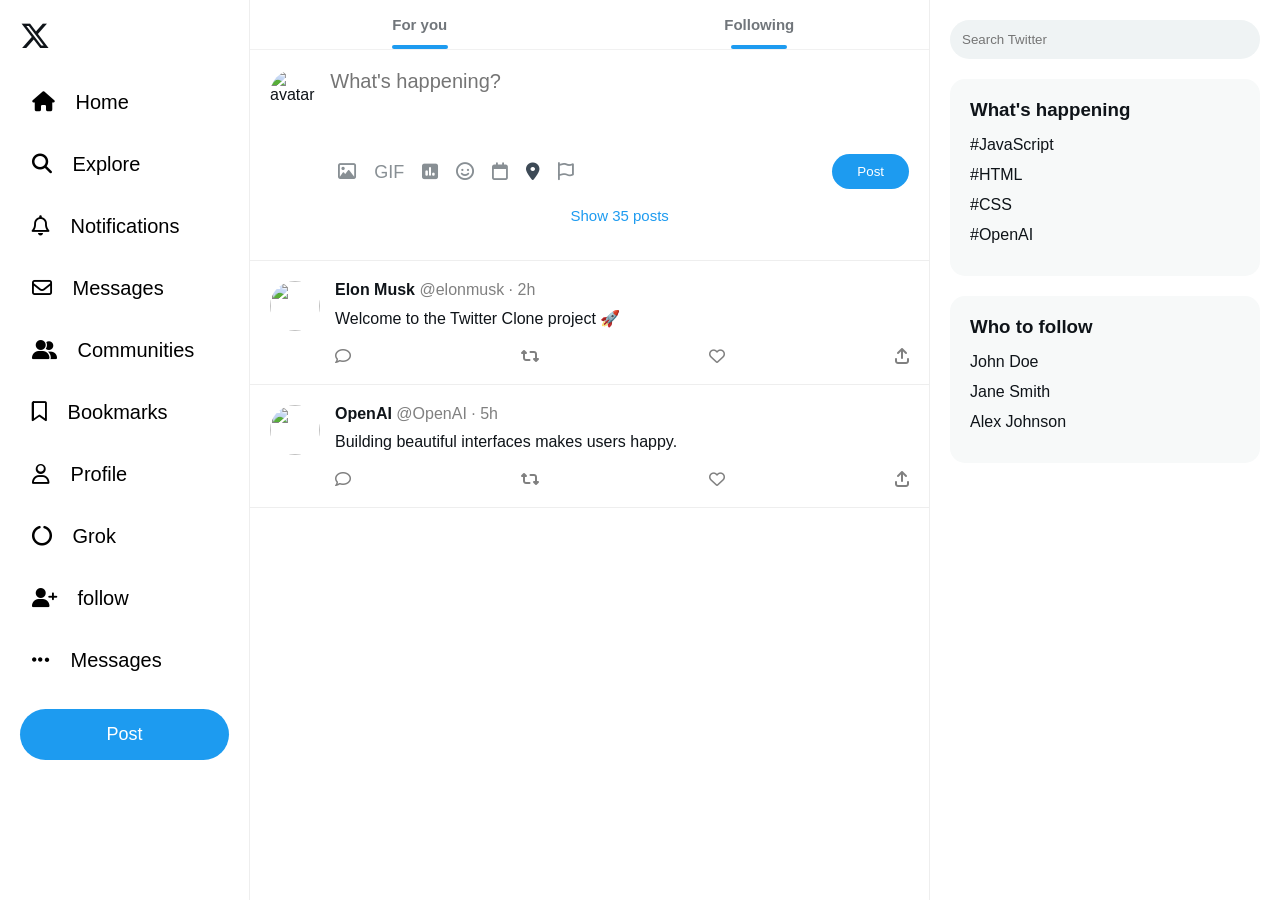
==== index.html @ 0927f716 "portfolio submission" ====
<!DOCTYPE html>
<html lang="en">
<head>
    <meta charset="UTF-8">
    <meta name="viewport" content="width=device-width, initial-scale=1.0">
    <title>Twitter Clone</title>

    <!-- Font Awesome -->
    <link rel="stylesheet" href="https://cdnjs.cloudflare.com/ajax/libs/font-awesome/6.5.2/css/all.min.css">

    <!-- CSS -->
    <link rel="stylesheet" href="style.css">
</head>
<body>

<div class="container">

    <!-- LEFT SIDEBAR -->
    <aside class="sidebar">

        <h2 class="logo">
            <i class="fa-brands fa-x-twitter"></i>
        </h2>

        <nav>

            <a href="#" class="active">
                <i class="fa-solid fa-house"></i>
                Home
            </a>

            <a href="#">
                <i class="fa-solid fa-magnifying-glass"></i>
                Explore
            </a>

            <a href="#">
                <i class="fa-regular fa-bell"></i>
                Notifications
            </a>

            <a href="#">
                <i class="fa-regular fa-envelope"></i>
                Messages
            </a>

            <a href="#">
                <i class="fa-solid fa-user-group"></i>
                Communities
            </a>

            <a href="#">
                <i class="fa-regular fa-bookmark"></i>
                Bookmarks
            </a>

            <a href="#">
                <i class="fa-regular fa-user"></i>
                Profile
            </a>

            <a href="#">
                <i class="fa-solid fa-circle-notch"></i>
                Grok
            </a>

            <a href="#">
                <i class="fa-solid fa-user-plus"></i>
                follow
            </a>

            <a href="#">
                <i class="fa-solid fa-ellipsis"></i>
                Messages
            </a>

        </nav>

        <button class="tweet-btn">Post</button>

    </aside>

    <!-- MAIN FEED -->

    <main class="feed">

       
        <!-- Tab Buttons -->
    <div class="tabs">
      <label for="for-you" class="tab-label">
        For you
        <span class="tab-underline"></span>
      </label>
      <label for="following" class="tab-label">
        Following
        <span class="tab-underline"></span>
      </label>
    </div>

                <!-- Tweet Box -->

        <section class="tweet-box">

            <img src="https://lh3.google.com/u/0/ogw/AF2bZygCMEAUpQeJ2R9kBTpxWB_wV14EXdSCKdIpExOJA0q4ag=s64-c-mo" alt="avatar">

            <div class="tweet-input">

                <textarea placeholder="What's happening?"></textarea>

                <!-- extra icons ---------------------------->
                <!-- ------------------------------------ -->
                           <button>Post</button>
                 
                 <div class="composer-actions">
        <div class="composer-icons">
        <button title="Media"><i class="fa-regular fa-image"></i></button>
        <button title="GIF"><i class="fa-solid fa-gif"></i>GIF</button> <!-- Use text if FA doesn't have it -->
        <button title="Poll"><i class="fa-solid fa-square-poll-vertical"></i></button>
        <button title="Emoji"><i class="fa-regular fa-face-smile"></i></button>
        <button title="Schedule"><i class="fa-regular fa-calendar"></i></button>
        <button title="Location" disabled><i class="fa-solid fa-location-dot"></i></button>
        <button title="Flag"><i class="fa-regular fa-flag"></i></button>
      </div>
    </div>
    
       <!-- Show new posts bar -->
<div class="show-posts-bar">
  Show 35 posts
</div>
</div>



        </section>

        <!-- Tweets -->

        <section class="tweets">

            <article class="tweet">

                <img src="https://i.pravatar.cc/51">

                <div class="tweet-content">

                    <h4>
                        Elon Musk
                        <span>@elonmusk · 2h</span>
                    </h4>

                    <p>Welcome to the Twitter Clone project 🚀</p>

                    <div class="tweet-actions">

                        <i class="fa-regular fa-comment"></i>

                        <i class="fa-solid fa-retweet"></i>

                        <i class="fa-regular fa-heart"></i>

                        <i class="fa-solid fa-arrow-up-from-bracket"></i>

                    </div>

                </div>

            </article>

            <article class="tweet">

                <img src="https://i.pravatar.cc/52">

                <div class="tweet-content">

                    <h4>
                        OpenAI
                        <span>@OpenAI · 5h</span>
                    </h4>

                    <p>Building beautiful interfaces makes users happy.</p>

                    <div class="tweet-actions">

                        <i class="fa-regular fa-comment"></i>

                        <i class="fa-solid fa-retweet"></i>

                        <i class="fa-regular fa-heart"></i>

                        <i class="fa-solid fa-arrow-up-from-bracket"></i>

                    </div>

                </div>

            </article>

        </section>

    </main>

    <!-- RIGHT SIDEBAR -->

    <aside class="right-sidebar">

        <input
            type="text"
            placeholder="Search Twitter">

        <div class="trending">

            <h3>What's happening</h3>

            <p>#JavaScript</p>
            <p>#HTML</p>
            <p>#CSS</p>
            <p>#OpenAI</p>

        </div>

        <div class="follow">

            <h3>Who to follow</h3>

            <p>John Doe</p>
            <p>Jane Smith</p>
            <p>Alex Johnson</p>

        </div>

    </aside>

</div>

</body>
</html>
---- style.css ----
*{
    margin:0;
    padding:0;
    box-sizing:border-box;
    font-family:Arial, Helvetica, sans-serif;
}

body{
    background:#fff;
    color:#0f1419;
}

.container{
    max-width:1400px;
    margin:auto;
    display:grid;
    grid-template-columns:250px 1fr 350px;
    min-height:100vh;
}

/* SIDEBAR */

.sidebar{
    border-right:1px solid #eee;
    padding:20px;
    position:sticky;
    top:0;
    height:100vh;
    overflow-y: scroll;
}

.logo{
    font-size:30px;
    margin-bottom:25px;
}

.sidebar nav{
    display:flex;
    flex-direction:column;
    gap:15px;
}

.sidebar nav a{
    text-decoration:none;
    color:#000;
    font-size:20px;
    padding:12px;
    border-radius:30px;
    transition:.3s;
}

.sidebar nav a:hover{
    background:#f1f1f1;
}

.sidebar i{
    margin-right:15px;
}

.tweet-btn{
    width:100%;
    padding:15px;
    margin-top:25px;
    border:none;
    border-radius:30px;
    background:#1d9bf0;
    color:white;
    font-size:18px;
    cursor:pointer;
}

/* MAIN FEED */

.feed{
    border-right:1px solid #eee;
}

.feed-header{
    padding:18px;
    border-bottom:1px solid #eee;
    position:sticky;
    top:0;
    background:white;
}

.tweet-box{
    display:flex;
    gap:15px;
    padding:20px;
    border-bottom:1px solid #eee;
}

.tweet-box img{
    width:50px;
    height:50px;
    border-radius:50%;
}

.tweet-input{
    width:100%;
}

textarea{
    width:100%;
    border:none;
    resize:none;
    height:80px;
    font-size:20px;
    outline:none;
}

.tweet-input button{
    float:right;
    padding:10px 25px;
    border:none;
    background:#1d9bf0;
    color:white;
    border-radius:25px;
    cursor:pointer;
}

/* TWEETS */

.tweet{
    display:flex;
    gap:15px;
    padding:20px;
    border-bottom:1px solid #eee;
}

.tweet img{
    width:50px;
    height:50px;
    border-radius:50%;
}

.tweet-content{
    flex:1;
}

.tweet-content h4{
    margin-bottom:10px;
}

.tweet-content span{
    color:gray;
    font-weight:normal;
}

.tweet-actions{
    display:flex;
    justify-content:space-between;
    margin-top:20px;
    color:gray;
}

.tweet-actions i{
    cursor:pointer;
}

.tweet-actions i:hover{
    color:#1d9bf0;
}

/* RIGHT SIDEBAR */

.right-sidebar{
    padding:20px;
}

.right-sidebar input{
    width:100%;
    padding:12px;
    border:none;
    background:#eff3f4;
    border-radius:25px;
    margin-bottom:20px;
}

.trending,
.follow{
    background:#f7f9f9;
    border-radius:15px;
    padding:20px;
    margin-bottom:20px;
}

.trending h3,
.follow h3{
    margin-bottom:15px;
}

.trending p,
.follow p{
    margin:12px 0;
    cursor:pointer;
}

.trending p:hover,
.follow p:hover{
    color:#1d9bf0;
}

/* RESPONSIVE */

@media(max-width:1000px){

.container{
    grid-template-columns:80px 1fr;
}

.right-sidebar{
    display:none;
}

.sidebar a{
    font-size:0;
}

.sidebar i{
    font-size:24px;
    margin:0;
}

.logo{
    text-align:center;
}

}

@media(max-width:700px){

.container{
    grid-template-columns:1fr;
}

.sidebar{
    display:none;
}

.feed{
    border:none;
}

}


/* ------------------------------------------------------- */
/* ------------------------------------------------------- */


/* Hide the radio buttons */
.tab-input { 
  display: none; 
}

/* Tab container - sticky like real X */
.tabs {
  display: flex;
  border-bottom: 0.25px solid #f1f1f1;
  position: sticky;
  top: 0;
  background: white;
  backdrop-filter: blur(12px);
  z-index: 10;
}

/* Tab labels */
.tab-label {
  flex: 1;
  text-align: center;
  padding: 16px 0;
  font-weight: 700;
  font-size: 15px;
  color: #71767b;
  cursor: pointer;
  position: relative;
  transition: background-color 0.2s;
}

.tab-label:hover {
  background: #f1f1f1;

}

/* Active tab underline - hidden by default */
.tab-underline {
  position: absolute;
  bottom: 0;
  left: 50%;
  transform: translateX(-50%);
  width: 56px;
  height: 4px;
  background: #1d9bf0;
  border-radius: 9999px;
}

/* Show underline + white text when checked */
#for-you:checked ~ .tab-label[for="for-you"] { 
  color: #fff; 
}
#for-you:checked ~ .tab-label[for="for-you"] .tab-underline { 
  display: block; 
}

#following:checked ~ .tab-label[for="following"] { 
  color: #fff; 
}
#following:checked ~ .tab-label[for="following"] .tab-underline { 
  display: block; 
}

/* Tab content panels */
.tab-content { 
  display: none; 
  padding: 16px;
  color: #e7e9ea;
  line-height: 1.5;
}
#for-you:checked ~ #content-for-you { display: block; }
#following:checked ~ #content-following { display: block; }

/* extra icons---------------------------------------------------------- */
/* ---------------------------------------------------------------------- */
/* Composer */
.composer {
  display: flex;
  gap: 12px;
  padding: 12px 16px;
  border-bottom: 1px solid var(--border-color);
}

.avatar {
  width: 40px;
  height: 40px;
  border-radius: 50%;
  background: #2f5a2f; /* That green S from your pic */
  display: flex;
  align-items: center;
  justify-content: center;
  font-weight: 700;
  color: #fff;
}
.composer-body { flex: 1; }
.composer-body textarea {
  width: 100%;
  background: transparent;
  border: none;
  outline: none;
  font-size: 20px;
  color: var(--text-color);
  font-family: inherit;
  resize: none;
  margin-bottom: 12px;
}
.composer-body textarea::placeholder { color: #71767b; }

.composer-actions {
  display: flex;
  justify-content: space-between;
  align-items: center;
}

.composer-icons { display: flex; gap: 2px; }
.composer-icons button {
  background: transparent;
  border: none;
  color: #888f94; /* X blue */
  font-size: 18px;
  padding: 8px;
  border-radius: 50%;
  cursor: pointer;
}
.composer-icons button:hover { background: rgba(87, 88, 89, 0.1); }
.composer-icons button[disabled] { color: #3d4a56; cursor: not-allowed; }

.post-btn {
  background: #1d9bf0;
  color: #fff;
  border: none;
  border-radius: 9999px;
  padding: 8px 16px;
  font-weight: 700;
  font-size: 15px;
  cursor: not-allowed;
  opacity: 0.5;
}

/* Show posts bar */
.show-posts-bar {
  text-align: center;
  padding: 16px;
  color: #1d9bf0;
  font-size: 15px;
  border-bottom: 1px solid var(--border-color);
  cursor: pointer;
  transition: background 0.2s;
}

.show-posts-bar:hover { background: var(--hover-bg);
 background: #e7e9ea; }

.gif-btn {
  font-weight: 700;
  font-size: 12px;
  border: 1.5px solid #1d9bf0;
  border-radius: 4px;
  padding: 2px 4px;
  color: #1d9bf0;
}
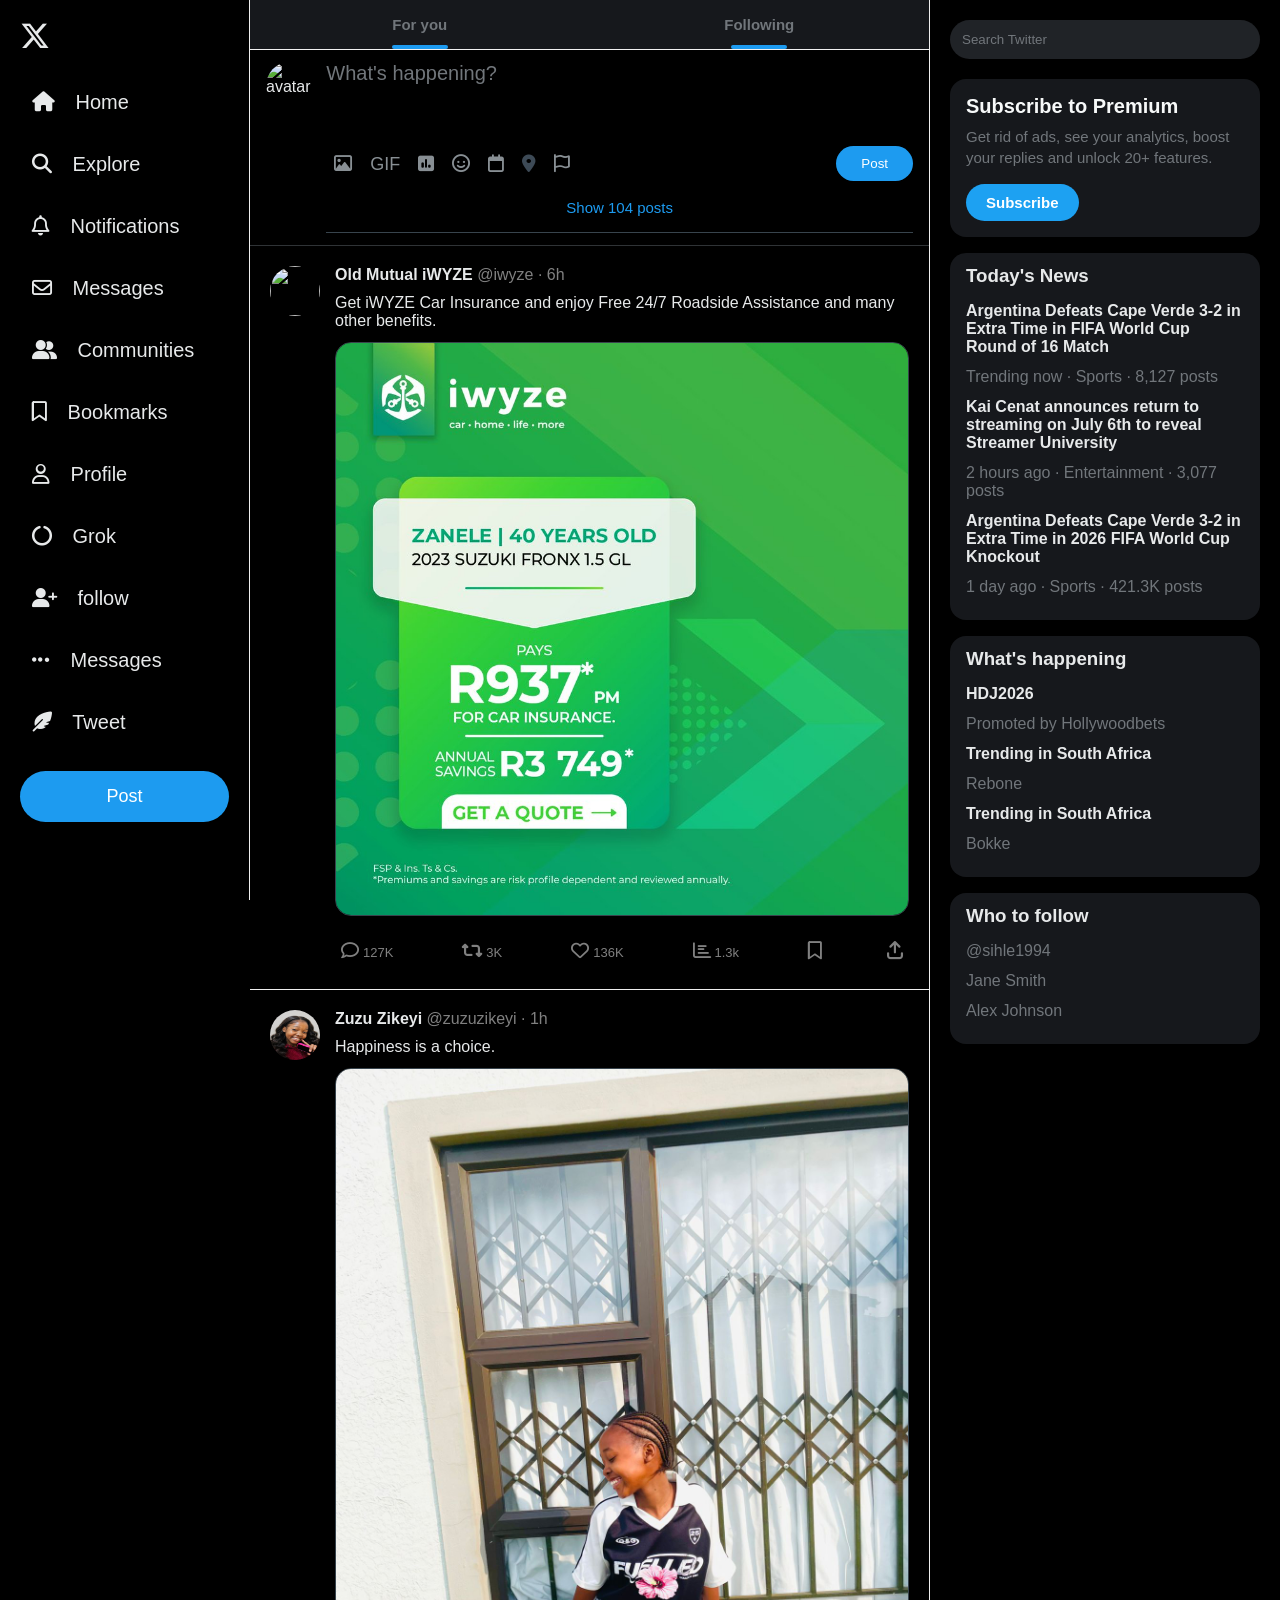
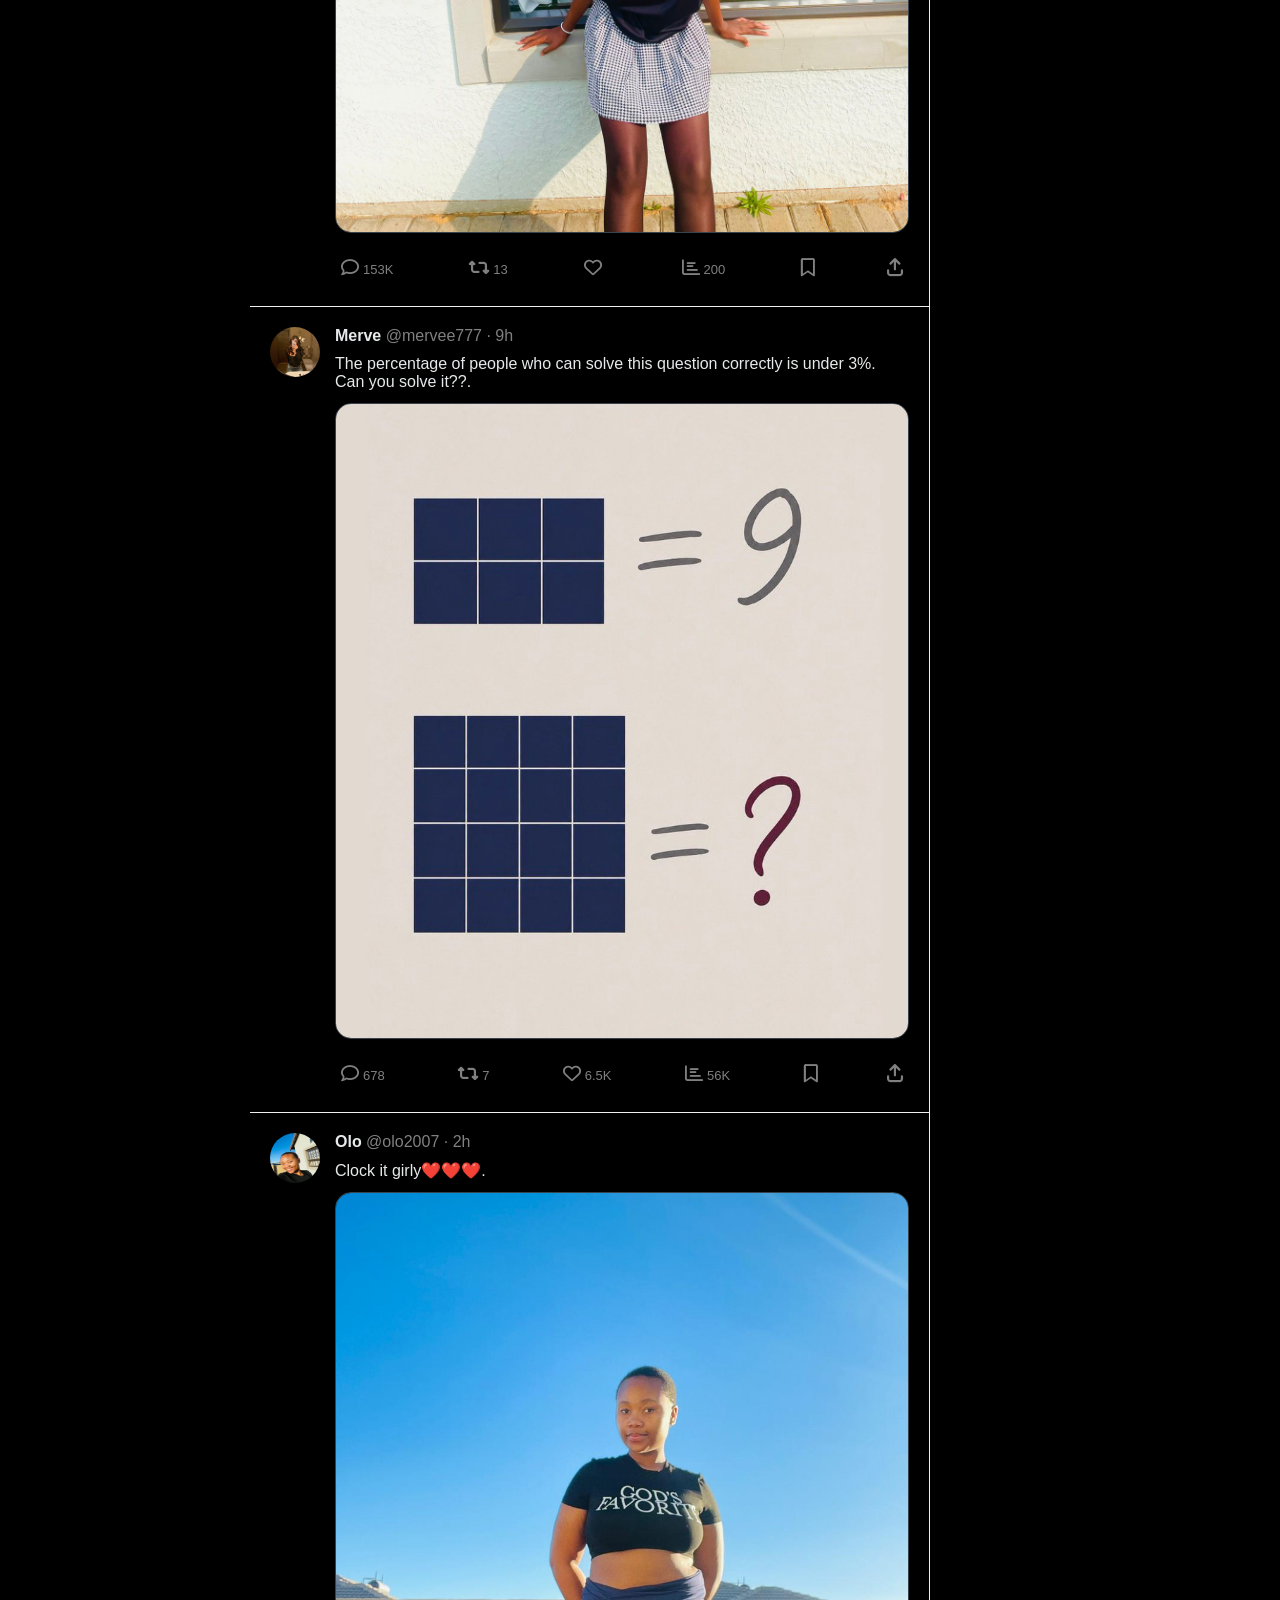
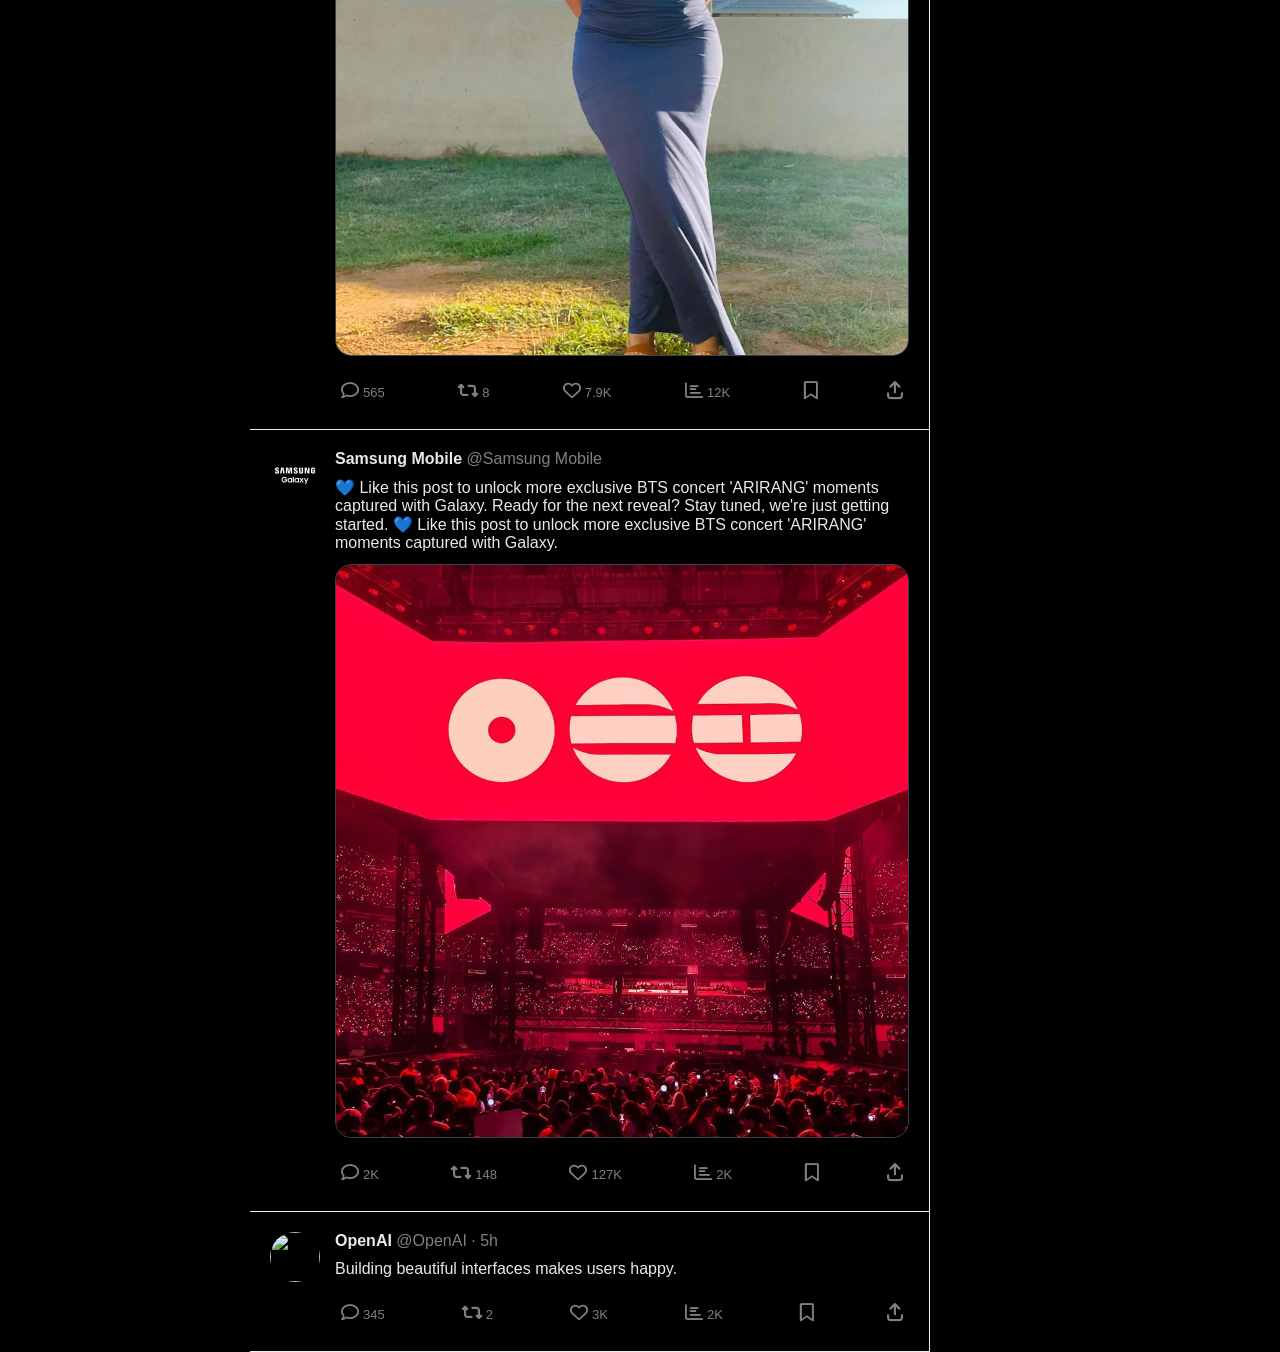
==== commit c9d53292: "feat: add dark mode + subscribe card + fix icons" ====
--- a/index.html
+++ b/index.html
@@ -11,7 +11,8 @@
     <!-- CSS -->
     <link rel="stylesheet" href="style.css">
 </head>
-<body>
+
+<body class="dark">
 
 <div class="container">
 
@@ -73,6 +74,13 @@
                 <i class="fa-solid fa-ellipsis"></i>
                 Messages
             </a>
+
+            <!-- from cursor -->
+            <a href="#tweet-modal" class="tweet-nav-link">
+                <i class="fa-solid fa-feather-pointed"></i>
+                Tweet
+            </a>
+            <!-- -->
 
         </nav>
 
@@ -99,7 +107,7 @@
 
                 <!-- Tweet Box -->
 
-        <section class="tweet-box">
+        <section class="tweet-box tweet-composer">
 
             <img src="https://lh3.google.com/u/0/ogw/AF2bZygCMEAUpQeJ2R9kBTpxWB_wV14EXdSCKdIpExOJA0q4ag=s64-c-mo" alt="avatar">
 
@@ -124,10 +132,10 @@
     </div>
     
        <!-- Show new posts bar -->
-<div class="show-posts-bar">
-  Show 35 posts
+   <div class="show-posts-bar">
+     Show 104 posts
+   </div>
 </div>
-</div>
 
 
 
@@ -139,32 +147,189 @@
 
             <article class="tweet">
 
-                <img src="https://i.pravatar.cc/51">
-
-                <div class="tweet-content">
-
-                    <h4>
-                        Elon Musk
-                        <span>@elonmusk · 2h</span>
-                    </h4>
-
-                    <p>Welcome to the Twitter Clone project 🚀</p>
-
-                    <div class="tweet-actions">
-
-                        <i class="fa-regular fa-comment"></i>
-
-                        <i class="fa-solid fa-retweet"></i>
-
-                        <i class="fa-regular fa-heart"></i>
-
-                        <i class="fa-solid fa-arrow-up-from-bracket"></i>
-
-                    </div>
-
-                </div>
-
-            </article>
+                <img src="https://encrypted-tbn0.gstatic.com/images?q=tbn:ANd9GcQKZ7zZi-PapVY1vndkJxDmKC-TLQz9YK9qjXYTyqVq3Q&s=10">
+
+                <div class="tweet-content">
+
+                    <h4>
+                        Old Mutual iWYZE
+                        <span>@iwyze · 6h</span>
+                    </h4>
+
+                    <p>Get iWYZE Car Insurance and enjoy Free 24/7 Roadside Assistance and many other benefits.</p>
+                    <img src="assets/iWYZE.jfif" class="tweet-image" alt="iWYZE Ad">
+
+                    <div class="tweet-actions">
+
+                        <i class="fa-regular fa-comment"><span class="no">127K</span></i>
+
+                        <i class="fa-solid fa-retweet"><span class="no">3K</span></i>
+
+                        <i class="fa-regular fa-heart"><span class="no">136K</span></i>
+
+                        <i class="fa-regular fa-chart-bar"><span class="no">1.3k</span></i> 
+
+                        <i class="fa-regular fa-bookmark"></i>
+
+                        <i class="fa-solid fa-arrow-up-from-bracket"></i>
+
+                        
+
+                        
+
+                    </div>
+
+                </div>
+
+            </article>
+
+            
+            <article class="tweet">
+
+                <img src="assets/ZuzuAvatar.jpeg">
+
+                <div class="tweet-content">
+
+                    <h4>
+                        Zuzu Zikeyi
+                        <span>@zuzuzikeyi · 1h</span>
+                    </h4>
+
+                    <p>Happiness is a choice.</p>
+                    <img src="assets/ZuzuImage.jpeg" class="tweet-image" alt="iWYZE Ad">
+                    
+
+                    <div class="tweet-actions">
+
+                        <i class="fa-regular fa-comment"><span class="no">153K</span></i>
+
+                        <i class="fa-solid fa-retweet"><span class="no">13</span></i>
+
+                        <i class="fa-regular fa-heart"><span class="no"></span></i>
+
+                        <i class="fa-regular fa-chart-bar"><span class="no">200</span></i> 
+                        
+                        <i class="fa-regular fa-bookmark"></i>
+
+                        <i class="fa-solid fa-arrow-up-from-bracket"></i>
+
+                    </div>
+
+                </div>
+
+            </article>
+
+            <article class="tweet">
+
+                <img src="assets/merveavatar.jpg">
+
+                <div class="tweet-content">
+
+                    <h4>
+                        Merve
+                        <span>@mervee777 · 9h</span>
+                    </h4>
+
+                    <p>The percentage of people who can solve this question correctly is under 3%.
+
+Can you solve it??.</p>
+                   <img src="assets/merveimage.jfif" class="tweet-image" alt="iWYZE Ad">
+
+
+                    <div class="tweet-actions">
+
+                        <i class="fa-regular fa-comment"><span class="no">678</span></i>
+
+                        <i class="fa-solid fa-retweet"><span class="no">7</span></i>
+
+                        <i class="fa-regular fa-heart"><span class="no">6.5K</span></i>
+
+                        <i class="fa-regular fa-chart-bar"><span class="no">56K</span></i> 
+                        
+                        <i class="fa-regular fa-bookmark"></i>
+
+                        <i class="fa-solid fa-arrow-up-from-bracket"></i>
+
+                    </div>
+
+                </div>
+
+            </article>
+
+            <article class="tweet">
+
+                <img src="assets/Oloavatar.jpeg">
+
+                <div class="tweet-content">
+
+                    <h4>
+                        Olo
+                        <span>@olo2007 · 2h</span>
+                    </h4>
+
+                    <p>Clock it girly❤️❤️❤️.</p>
+                    <img src="assets/OloImage.jpeg" class="tweet-image" alt="iWYZE Ad">
+
+
+                    <div class="tweet-actions">
+
+                        <i class="fa-regular fa-comment"><span class="no">565</span></i>
+
+                        <i class="fa-solid fa-retweet"><span class="no">8</span></i>
+
+                        <i class="fa-regular fa-heart"><span class="no">7.9K</span></i>
+
+                        <i class="fa-regular fa-chart-bar"><span class="no">12K</span></i> 
+                        
+                        <i class="fa-regular fa-bookmark"></i>
+
+                        <i class="fa-solid fa-arrow-up-from-bracket"></i>
+
+                    </div>
+
+                </div>
+
+            </article>
+
+            <article class="tweet">
+
+                <img src="assets/SAMSUNGAVATAR.jpg">
+
+                <div class="tweet-content">
+
+                    <h4>
+                        Samsung Mobile
+                        <span>@Samsung Mobile
+                    </h4>
+
+                    <p>💙 Like this post to unlock more exclusive BTS concert 'ARIRANG' moments captured with Galaxy.
+
+Ready for the next reveal? Stay tuned, we're just getting started.
+                     💙 Like this post to unlock more exclusive BTS concert 'ARIRANG' moments captured with Galaxy.
+          <img src="assets/SUMSANG.jfif" class="tweet-image" alt="iWYZE Ad">
+
+
+                    <div class="tweet-actions">
+
+                        <i class="fa-regular fa-comment"><span class="no">2K</span></i>
+
+                        <i class="fa-solid fa-retweet"><span class="no">148</span></i>
+
+                        <i class="fa-regular fa-heart"><span class="no">127K</span></i>
+
+                        <i class="fa-regular fa-chart-bar"><span class="no">2K</span></i> 
+                        
+                        <i class="fa-regular fa-bookmark"></i>
+
+                        <i class="fa-solid fa-arrow-up-from-bracket"></i>
+
+                    </div>
+
+                </div>
+
+            </article>
+
+        
 
             <article class="tweet">
 
@@ -181,11 +346,15 @@
 
                     <div class="tweet-actions">
 
-                        <i class="fa-regular fa-comment"></i>
-
-                        <i class="fa-solid fa-retweet"></i>
-
-                        <i class="fa-regular fa-heart"></i>
+                        <i class="fa-regular fa-comment"><span class="no">345</span></i>
+
+                        <i class="fa-solid fa-retweet"><span class="no">2</span></i>
+
+                        <i class="fa-regular fa-heart"><span class="no">3K</span></i>
+
+                        <i class="fa-regular fa-chart-bar"><span class="no">2K</span></i> 
+                        
+                        <i class="fa-regular fa-bookmark"></i>
 
                         <i class="fa-solid fa-arrow-up-from-bracket"></i>
 
@@ -204,25 +373,47 @@
     <aside class="right-sidebar">
 
         <input
-            type="text"
+            type="text" class="search-bar"
             placeholder="Search Twitter">
 
-        <div class="trending">
+        <div class="premium-card">
+  <h2>Subscribe to Premium</h2>
+  <p>Get rid of ads, see your analytics, boost your replies and unlock 20+ features.</p>
+  <button class="subscribe-btn">Subscribe</button>
+</div>    
+
+        <div class="trending sidebar-card">
+
+            <h3>Today's News</h3>
+
+            <h4>Argentina Defeats Cape Verde 3-2 in Extra Time in FIFA World Cup Round of 16 Match</h4>
+            <p>Trending now · Sports · 8,127 posts</p>
+            <h4>Kai Cenat announces return to streaming on July 6th to reveal Streamer University</h4>
+            <p>2 hours ago · Entertainment · 3,077 posts</p>
+            <h4>Argentina Defeats Cape Verde 3-2 in Extra Time in 2026 FIFA World Cup Knockout </h4>
+            <p>1 day ago · Sports · 421.3K posts</p>
+
+        </div>
+
+        <div class="trending sidebar-card">
 
             <h3>What's happening</h3>
 
-            <p>#JavaScript</p>
-            <p>#HTML</p>
-            <p>#CSS</p>
-            <p>#OpenAI</p>
+            <h4>HDJ2026</h4>
+            <p>Promoted by Hollywoodbets</p>
+            <h4>Trending in South Africa</h4>
+            <p>Rebone</p>
+            <h4>Trending in South Africa</h4>
+            <p>Bokke</p>
+            
 
         </div>
 
-        <div class="follow">
+        <div class="follow sidebar-card">
 
             <h3>Who to follow</h3>
 
-            <p>John Doe</p>
+            <p>@sihle1994</p>
             <p>Jane Smith</p>
             <p>Alex Johnson</p>
 
@@ -232,5 +423,37 @@
 
 </div>
 
+<!-- From Cursor -->
+ <!-- Tweet Modal (:target) -->
+<div id="tweet-modal" class="tweet-modal" aria-hidden="true">
+    <div class="tweet-modal-overlay">
+        <!-- Click overlay to close -->
+        <a href="#" class="tweet-modal-backdrop" aria-label="Close modal"></a>
+
+        <div class="tweet-modal-card" role="dialog" aria-labelledby="tweet-modal-title">
+            <div class="tweet-modal-header">
+                <h2 id="tweet-modal-title">Compose Tweet</h2>
+                <a href="#" class="tweet-modal-close" aria-label="Close">
+                    <i class="fa-solid fa-xmark"></i>
+                </a>
+            </div>
+
+            <form class="tweet-modal-form">
+                <textarea
+                    name="tweet"
+                    placeholder="What's happening?"
+                    rows="4"
+                ></textarea>
+
+                <div class="tweet-modal-actions">
+                    <a href="#" class="tweet-modal-cancel">Cancel</a>
+                    <button type="submit" class="tweet-modal-post">Post Tweet</button>
+                </div>
+            </form>
+        </div>
+    </div>
+</div>
+
 </body>
+
 </html>
--- a/style.css
+++ b/style.css
@@ -69,6 +69,14 @@
     cursor:pointer;
 }
 
+.tweet-btn:hover {
+  background: var(--btn-primary-hover);
+}
+
+.tweet-btn:hover {
+  background: var(--btn-primary-hover);
+}
+
 /* MAIN FEED */
 
 .feed{
@@ -156,10 +164,22 @@
 
 .tweet-actions i{
     cursor:pointer;
+    display: flex;
+    justify-content: space-between;
+    padding: 6px;
+    max-width: 425px;
+    font-size: 18px;
 }
 
 .tweet-actions i:hover{
     color:#1d9bf0;
+}
+
+
+.no {
+    font-size: 13px;
+    font-weight: 90;
+    padding: 4px;
 }
 
 /* RIGHT SIDEBAR */
@@ -340,6 +360,7 @@
   justify-content: center;
   font-weight: 700;
   color: #fff;
+  object-fit: cover;
 }
 .composer-body { flex: 1; }
 .composer-body textarea {
@@ -407,4 +428,406 @@
   border-radius: 4px;
   padding: 2px 4px;
   color: #1d9bf0;
-}+}
+
+/* From Cursor */
+/* ── CSS Variables (for modal + dark mode) ── */
+:root {
+  --bg-color: #fff;
+  --text-color: #0f1419;
+  --text-muted: #536471;
+  --border-color: #cfd9de;
+  --card-bg: #fff;
+  --overlay-bg: rgba(0, 0, 0, 0.45);
+  --input-bg: #fff;
+  --hover-bg: #f7f9f9;
+  --panel-bg: #f7f9f9;        /* trending / follow boxes */
+  --search-bg: #eff3f4;        /* search input */
+  --btn-primary: #1d9bf0;
+  --btn-primary-hover: #1a8cd8;
+  --modal-shadow: 0 8px 32px rgba(0, 0, 0, 0.15);
+}
+
+body.dark {
+  --bg-color: #15202b;
+  --text-color: #e7e9ea;
+  --text-muted: #8899a6;
+  --border-color: #38444d;
+  --card-bg: #192734;
+  --overlay-bg: rgba(0, 0, 0, 0.65);
+  --input-bg: #253341;
+  --hover-bg: #22303c;
+  --panel-bg: #192734;
+  --search-bg: #202327;
+  --modal-shadow: 0 8px 32px rgba(0, 0, 0, 0.5);
+}
+
+
+/* Apply variables to body when you add body.dark */
+body.dark {
+  background: var(--bg-color);
+  color: var(--text-color);
+}
+
+main.dark {
+    background-color: red;
+}
+
+/* ── Tweet nav link (matches sidebar style) ── */
+.tweet-nav-link {
+  text-decoration: none;
+  color: inherit;
+  font-size: 20px;
+  padding: 12px;
+  border-radius: 30px;
+  transition: 0.3s;
+}
+
+body.dark .sidebar nav a,
+body.dark .tweet-nav-link {
+  color: var(--text-color);
+}
+
+.tweet-nav-link:hover {
+  background: var(--hover-bg);
+}
+
+/* ── Modal: hidden by default ── */
+.tweet-modal {
+  position: fixed;
+  inset: 0;
+  z-index: 1000;
+  opacity: 0;
+  visibility: hidden;
+  pointer-events: none;
+  transition: opacity 0.3s ease, visibility 0.3s ease;
+}
+
+/* ── Modal: visible when #tweet-modal is in URL ── */
+.tweet-modal:target {
+  opacity: 1;
+  visibility: visible;
+  pointer-events: auto;
+}
+
+.tweet-modal:target .tweet-modal-card {
+  animation: modalFadeIn 0.3s ease forwards;
+}
+
+@keyframes modalFadeIn {
+  from {
+    opacity: 0;
+    transform: translateY(-16px) scale(0.97);
+  }
+  to {
+    opacity: 1;
+    transform: translateY(0) scale(1);
+  }
+}
+
+/* ── Overlay ── */
+.tweet-modal-overlay {
+  position: absolute;
+  inset: 0;
+  display: flex;
+  align-items: center;
+  justify-content: center;
+  padding: 16px;
+}
+
+.tweet-modal-backdrop {
+  position: absolute;
+  inset: 0;
+  background: var(--overlay-bg);
+  cursor: default;
+}
+
+/* ── Centered card ── */
+.tweet-modal-card {
+  position: relative;
+  z-index: 1;
+  width: 100%;
+  max-width: 520px;
+  background: var(--card-bg);
+  color: var(--text-color);
+  border-radius: 16px;
+  box-shadow: var(--modal-shadow);
+  padding: 24px;
+  opacity: 0; /* animated in via :target rule above */
+}
+
+.tweet-modal-header {
+  display: flex;
+  align-items: center;
+  justify-content: space-between;
+  margin-bottom: 20px;
+}
+
+.tweet-modal-header h2 {
+  font-size: 20px;
+  font-weight: 700;
+}
+
+.tweet-modal-close {
+  display: flex;
+  align-items: center;
+  justify-content: center;
+  width: 36px;
+  height: 36px;
+  border-radius: 50%;
+  color: var(--text-color);
+  text-decoration: none;
+  transition: background 0.2s;
+}
+
+.tweet-modal-close:hover {
+  background: var(--hover-bg);
+}
+
+/* ── Textarea ── */
+.tweet-modal-form textarea {
+  width: 100%;
+  min-height: 120px;
+  padding: 12px 0;
+  border: none;
+  border-bottom: 1px solid var(--border-color);
+  background: transparent;
+  color: var(--text-color);
+  font-size: 20px;
+  resize: vertical;
+  outline: none;
+  font-family: inherit;
+}
+
+.tweet-modal-form textarea::placeholder {
+  color: var(--text-muted);
+}
+
+.tweet-modal-form textarea:focus {
+  border-bottom-color: var(--btn-primary);
+}
+
+/* ── Actions ── */
+.tweet-modal-actions {
+  display: flex;
+  align-items: center;
+  justify-content: flex-end;
+  gap: 12px;
+  margin-top: 20px;
+}
+
+.tweet-modal-cancel {
+  padding: 10px 20px;
+  border-radius: 9999px;
+  color: var(--text-color);
+  text-decoration: none;
+  font-weight: 600;
+  transition: background 0.2s;
+}
+
+.tweet-modal-cancel:hover {
+  background: var(--hover-bg);
+}
+
+.tweet-modal-post {
+  padding: 10px 24px;
+  border: none;
+  border-radius: 9999px;
+  background: var(--btn-primary);
+  color: #fff;
+  font-size: 15px;
+  font-weight: 700;
+  cursor: pointer;
+  transition: background 0.2s, transform 0.15s;
+}
+
+.tweet-modal-post:hover {
+  background: var(--btn-primary-hover);
+}
+
+.tweet-modal-post:active {
+  transform: scale(0.98);
+}
+
+/* ── Mobile ── */
+@media (max-width: 480px) {
+  .tweet-modal-card {
+    width: 90%;
+    padding: 20px;
+  }
+}
+
+.tweet-content .tweet-image {
+  width: 100%;
+  max-width: 600px;
+  border-radius: 16px;
+  margin-top: 12px;
+  border: 1px solid #38444d;
+  display:grid;
+  height: auto;
+}
+
+/* ── Tweet Composer ── */
+.tweet-composer {
+  display: flex;
+  gap: 15px;
+  padding: 12px 16px;
+  border-bottom: 1px solid #eff3f4;
+  background: #fff;
+}
+
+.tweet-composer textarea {
+  width: 100%;
+  border: none;
+  resize: none;
+  height: 80px;
+  font-size: 20px;
+  outline: none;
+  background: transparent;
+  color: #0f1419;
+}
+
+.tweet-composer textarea::placeholder {
+  color: #536471;
+}
+
+/* ── Right Sidebar ── */
+.search-bar {
+  width: 100%;
+  background: #eff3f4;
+  border-radius: 9999px;
+  padding: 12px 16px;
+  border: none;
+  outline: none;
+  margin-bottom: 16px;
+  color: #0f1419;
+}
+
+.search-bar::placeholder {
+  color: #536471;
+}
+
+.sidebar-card {
+  background: #f7f9f9;
+  border-radius: 16px;
+  padding: 12px 16px;
+  margin-bottom: 16px;
+}
+
+.sidebar-card h3 {
+  color: #0f1419;
+  margin-bottom: 15px;
+}
+
+.sidebar-card p {
+  color: #536471;
+  margin: 12px 0;
+  cursor: pointer;
+}
+
+.sidebar-card p:hover {
+  color: #1d9bf0;
+}
+
+/* ── Dark Mode ── */
+body.dark {
+  background: #000;
+  color: #e7e9ea;
+}
+
+body.dark .tweet-composer {
+  background: #000;
+  border-bottom: 1px solid #2f3336;
+}
+
+body.dark .tweet-composer textarea {
+  background: transparent;
+  color: #e7e9ea;
+}
+
+body.dark .tweet-composer textarea::placeholder {
+  color: #71767b;
+}
+
+body.dark .sidebar-card {
+  background: #16181c;
+}
+
+body.dark .sidebar-card h3 {
+  color: #e7e9ea;
+}
+
+body.dark .sidebar-card p {
+  color: #71767b;
+}
+
+body.dark .search-bar {
+  background: #202327;
+  color: #e7e9ea;
+  cursor: pointer;
+}
+
+
+body.dark .search-bar::placeholder {
+  color: #71767b;
+}
+
+body.dark .tabs {
+    background-color: #16181c;
+}
+body.dark .tabs:hover {
+    background-color:#16181c;
+  
+}
+
+/* LIGHT MODE */
+.premium-card {
+  background: #f7f9f9;
+  border-radius: 16px;
+  padding: 16px;
+  margin-bottom: 16px;
+}
+
+.premium-card h2 {
+  font-size: 20px;
+  font-weight: 800;
+  color: #0f1419;
+  margin-bottom: 8px;
+}
+
+.premium-card p {
+  font-size: 15px;
+  color: #536471;
+  line-height: 1.4;
+  margin-bottom: 16px;
+}
+
+.subscribe-btn {
+  background: #1da1f2;
+  color: white;
+  border: none;
+  border-radius: 9999px;
+  padding: 10px 20px;
+  font-size: 15px;
+  font-weight: bold;
+  cursor: pointer;
+  transition: 0.2s;
+}
+
+.subscribe-btn:hover {
+  background: #0d95e8;
+}
+
+/* DARK MODE */
+body.dark .premium-card {
+  background: #16181c;
+}
+
+body.dark .premium-card h2 {
+  color: #f7f9f9;
+}
+
+body.dark .premium-card p {
+  color: #71767b;
+}
+
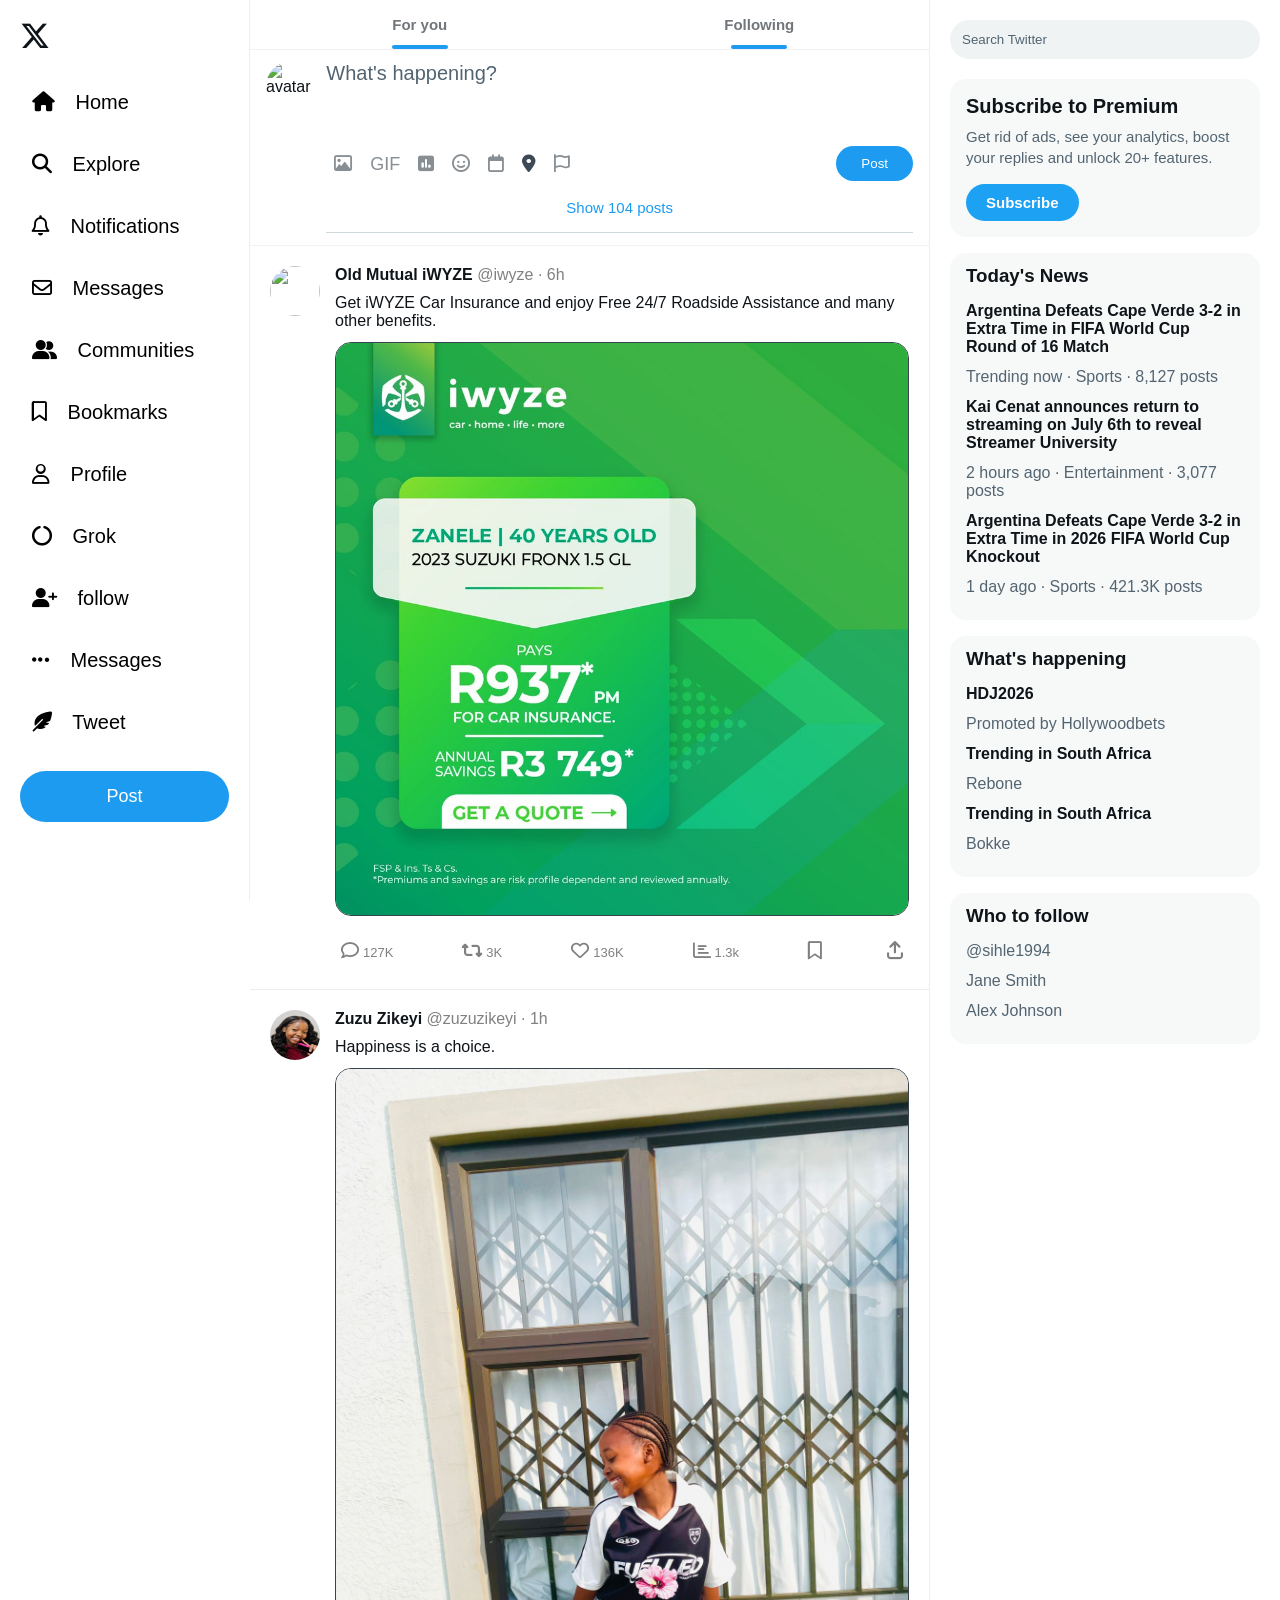
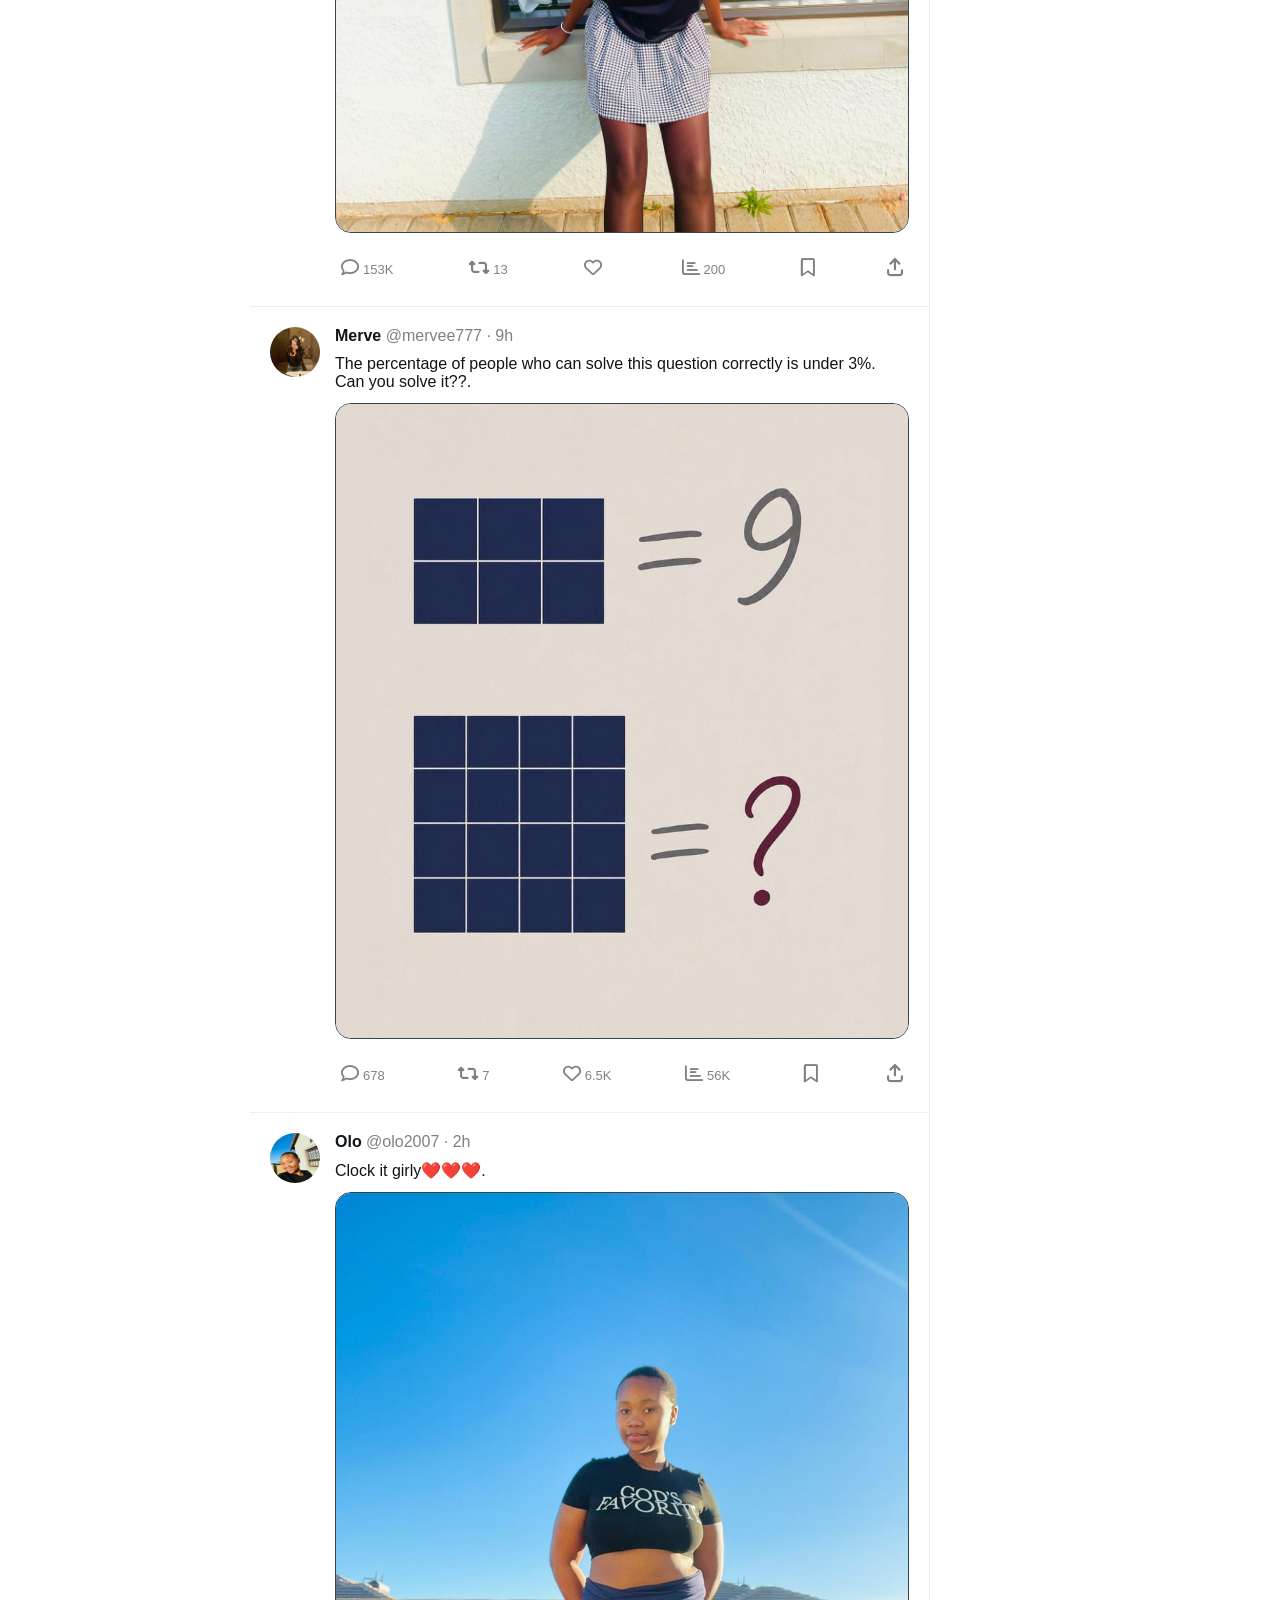
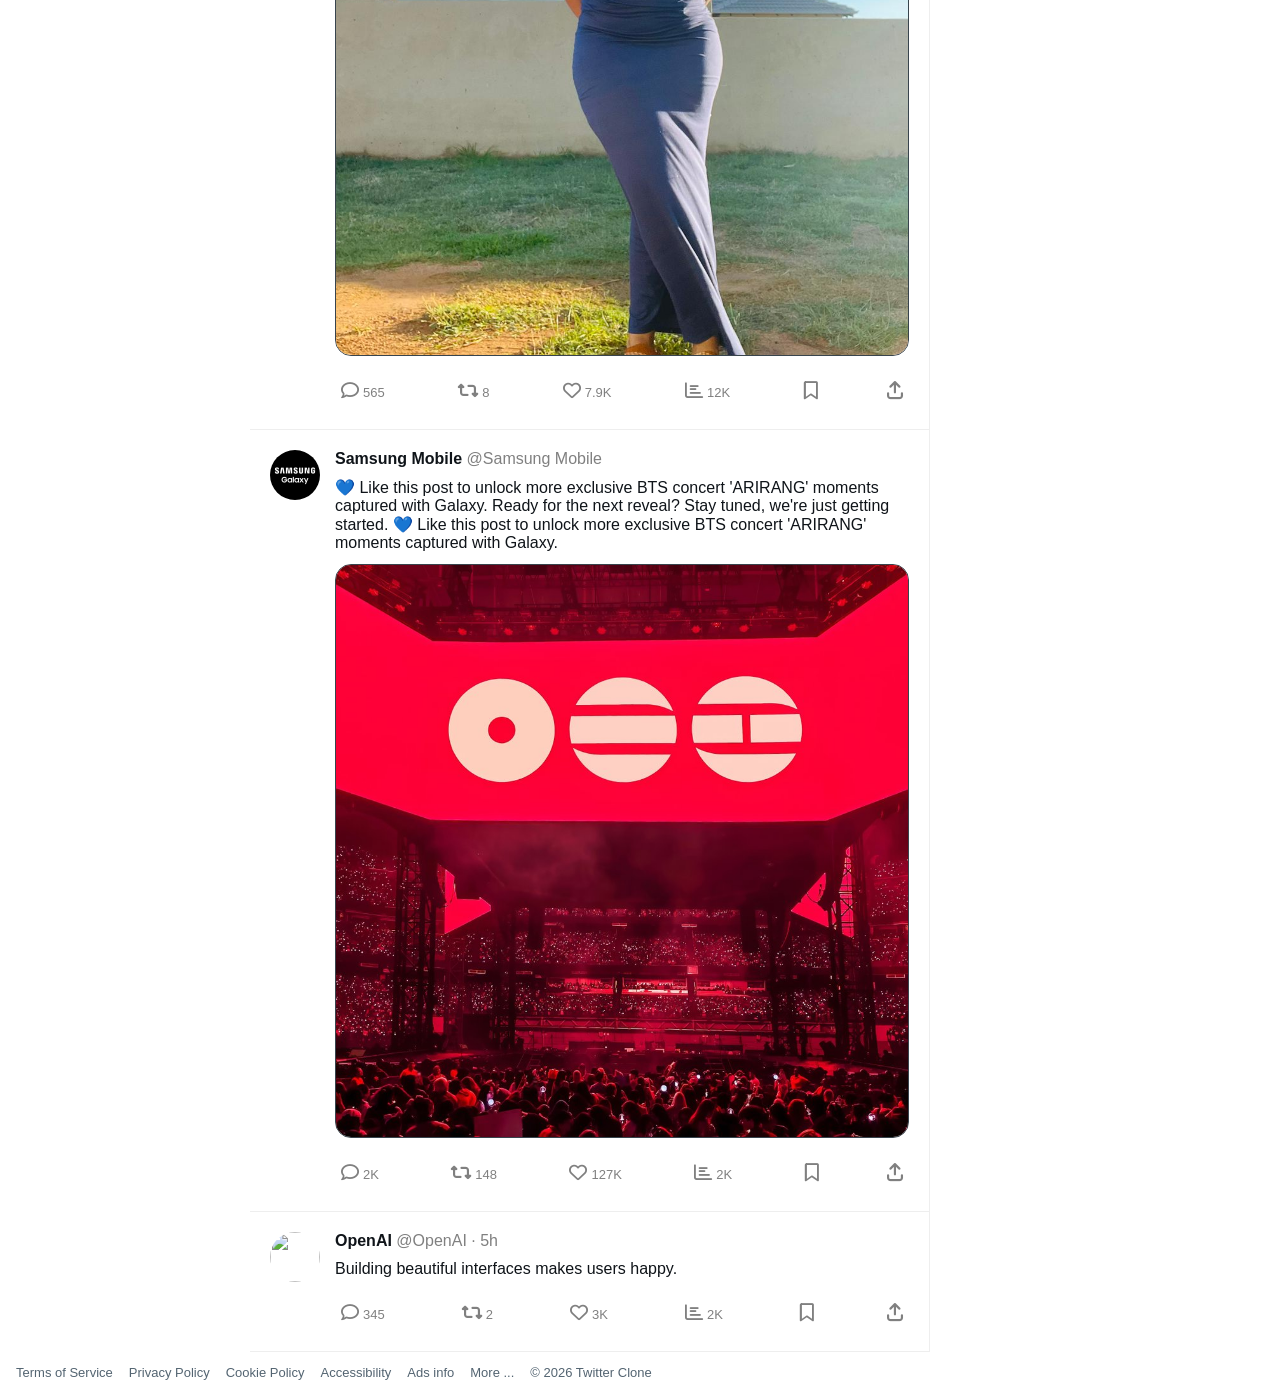
==== commit 9a4c41c4: "feat: add footer and subscribe card with dark mode" ====
--- a/index.html
+++ b/index.html
@@ -12,7 +12,7 @@
     <link rel="stylesheet" href="style.css">
 </head>
 
-<body class="dark">
+<body>
 
 <div class="container">
 
@@ -454,6 +454,15 @@
     </div>
 </div>
 
+<footer class="footer">
+  <a href="#">Terms of Service</a>
+  <a href="#">Privacy Policy</a>
+  <a href="#">Cookie Policy</a>
+  <a href="#">Accessibility</a>
+  <a href="#">Ads info</a>
+  <a href="#">More ...</a>
+  <span>© 2026 Twitter Clone</span>
+</footer>
 </body>
 
 </html>
--- a/style.css
+++ b/style.css
@@ -831,3 +831,31 @@
   color: #71767b;
 }
 
+/* LIGHT MODE */
+.footer {
+  padding: 12px 16px;
+  font-size: 13px;
+  color: #536471;
+  display: flex;
+  flex-wrap: wrap;
+  gap: 12px 16px; /* row gap, column gap */
+  line-height: 1.4;
+}
+
+.footer a {
+  color: #536471;
+  text-decoration: none;
+}
+
+.footer a:hover {
+  text-decoration: underline;
+}
+
+/* DARK MODE */
+body.dark .footer {
+  color: #71767b;
+}
+
+body.dark .footer a {
+  color: #71767b;
+}
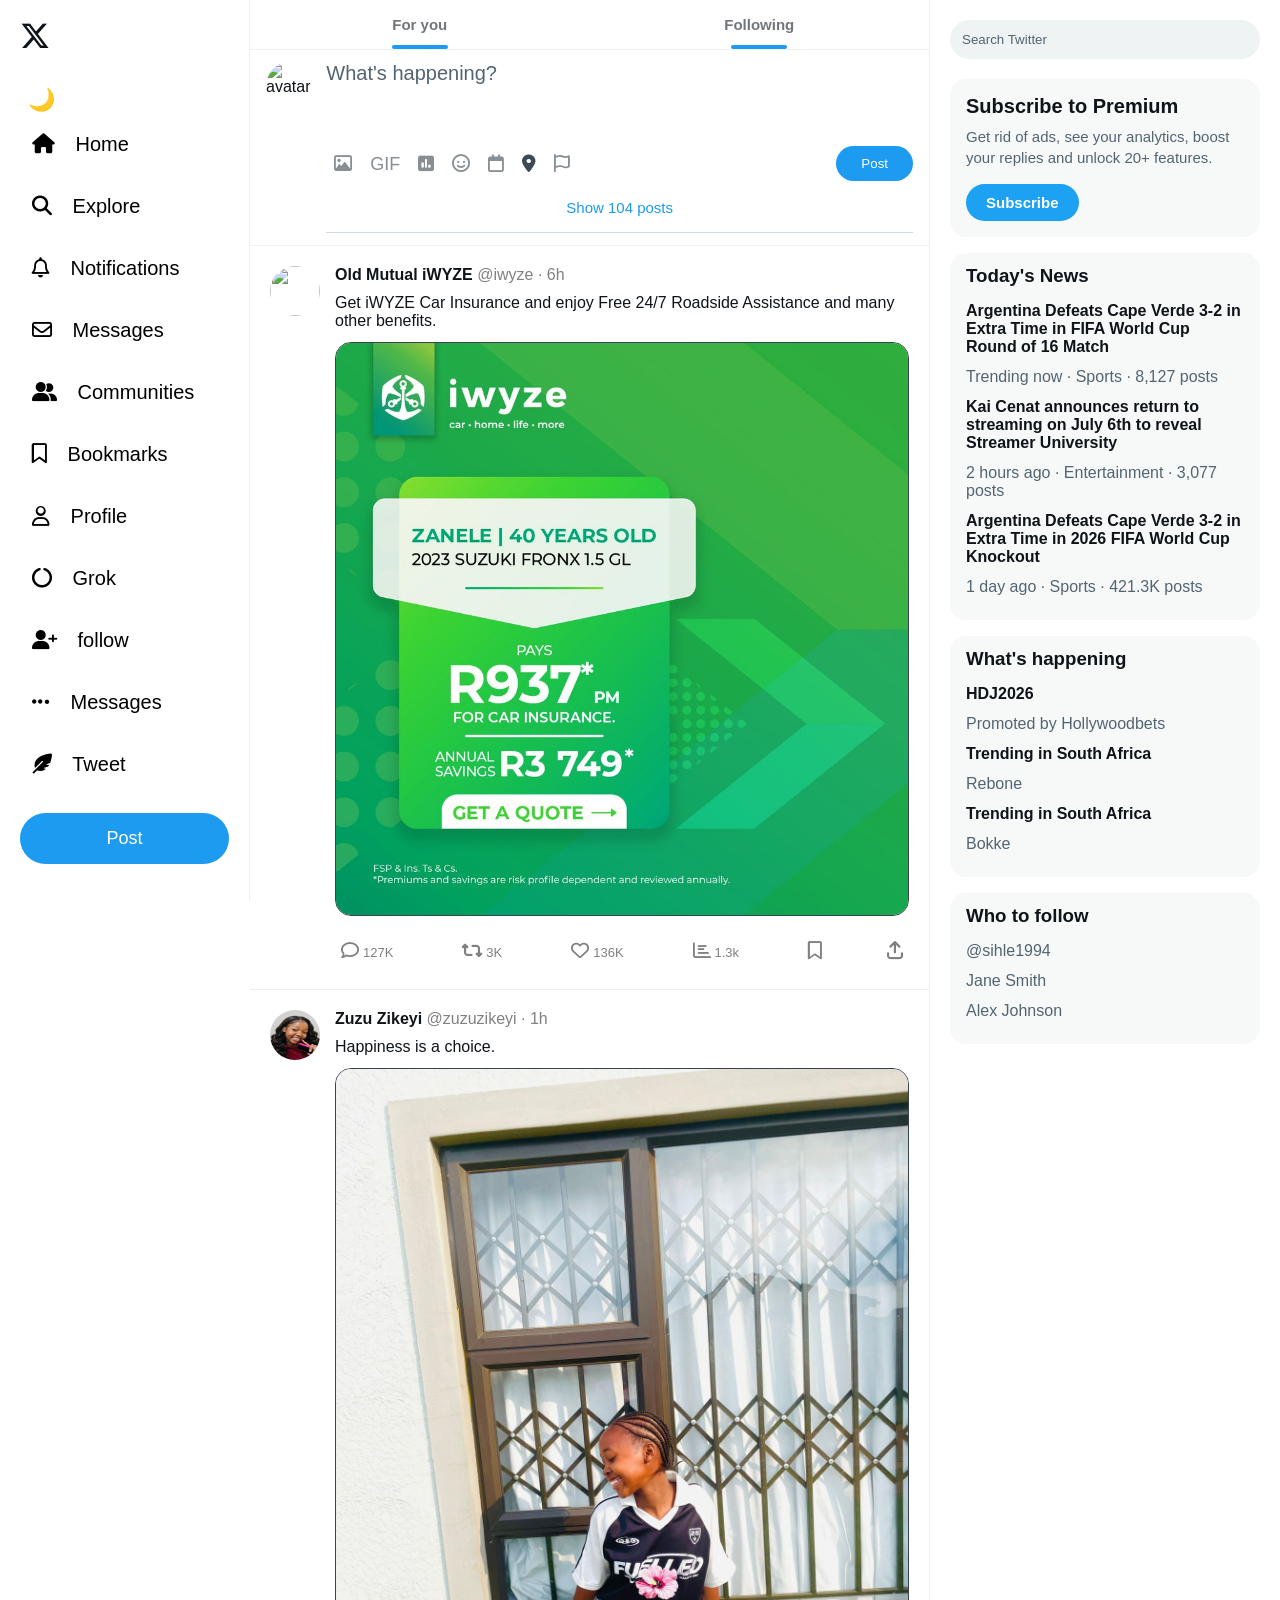
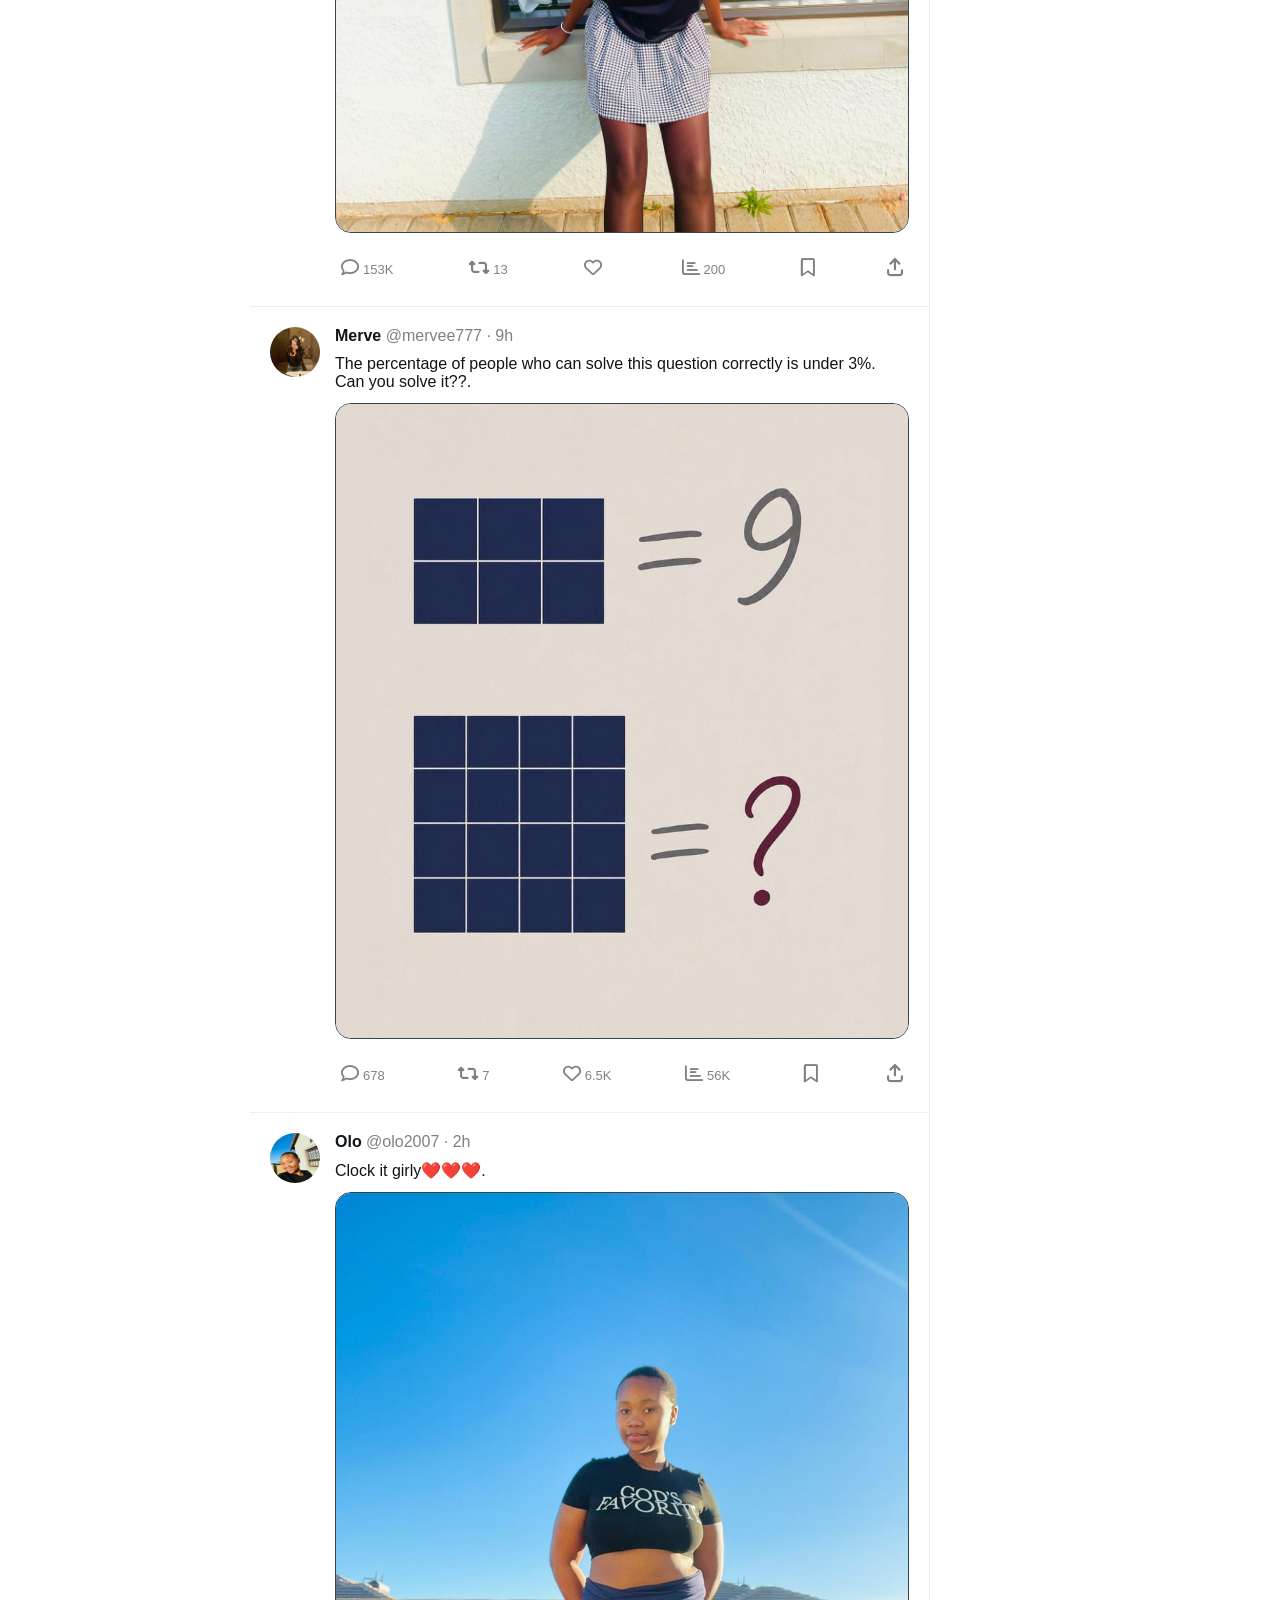
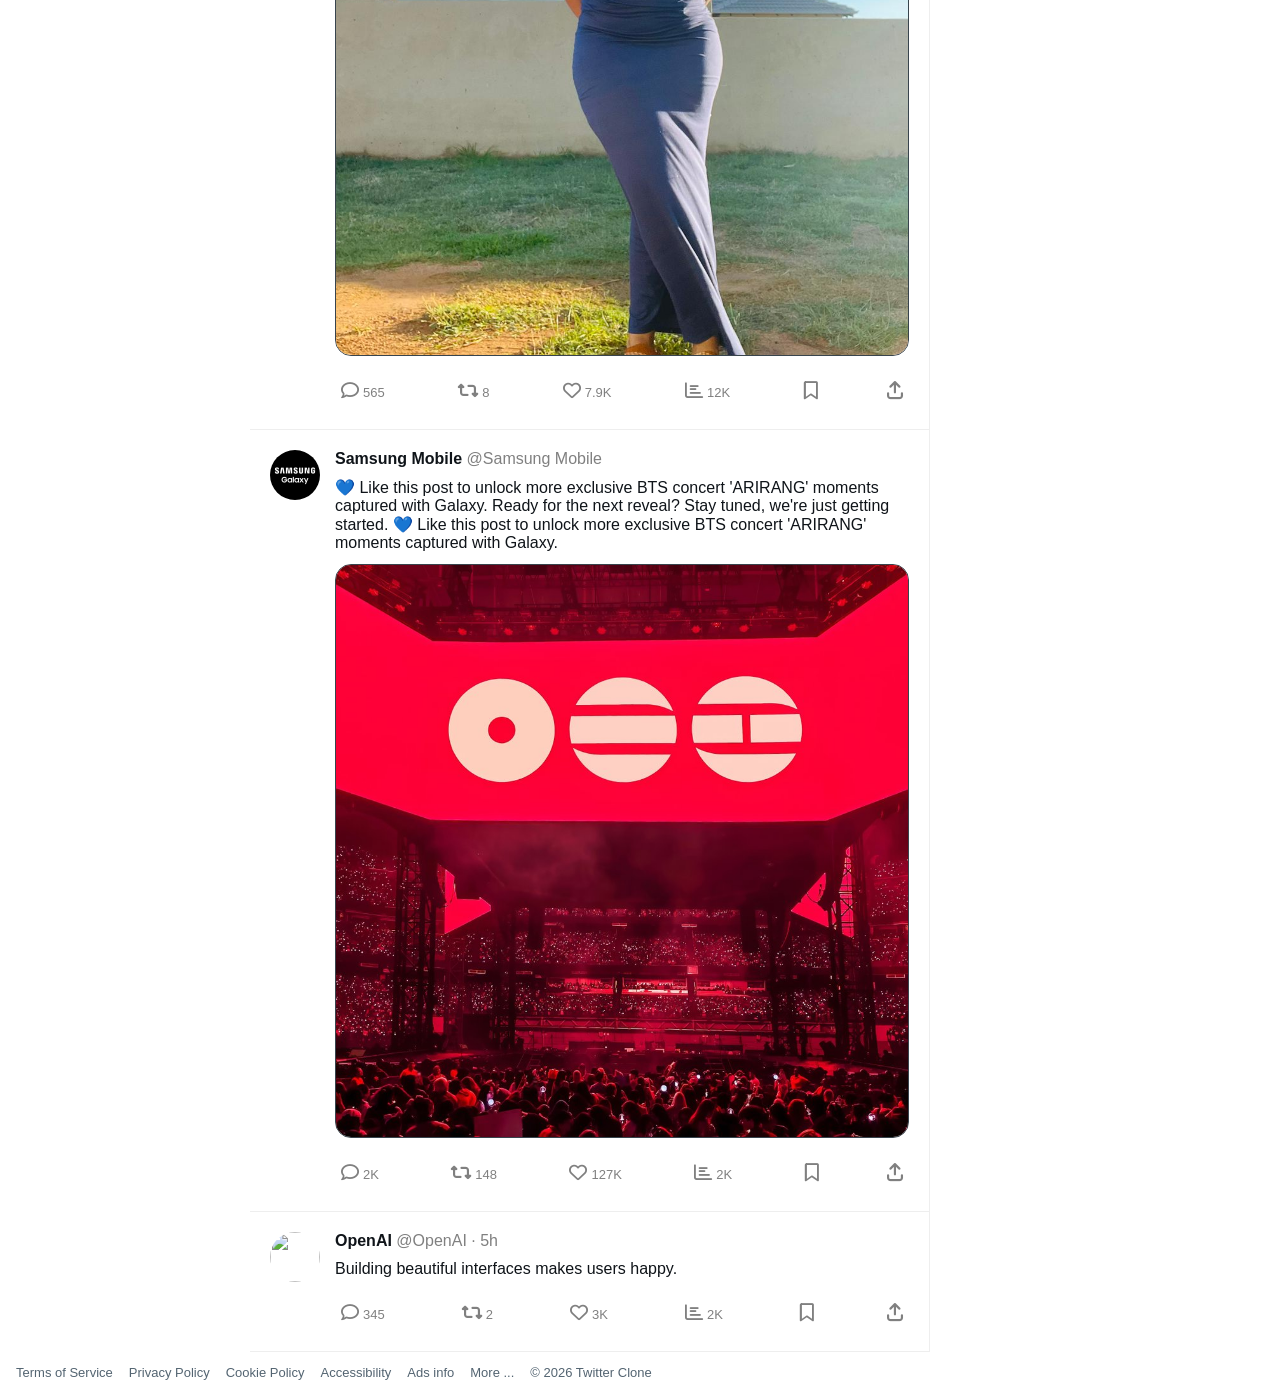
==== commit 1d773174: "feat: add dark mode toogle-button" ====
--- a/index.html
+++ b/index.html
@@ -22,6 +22,9 @@
         <h2 class="logo">
             <i class="fa-brands fa-x-twitter"></i>
         </h2>
+
+        <!-- dark theme-toggle -->
+         <button id="theme-toggle" class="theme-btn">🌙</button>
 
         <nav>
 
@@ -463,6 +466,32 @@
   <a href="#">More ...</a>
   <span>© 2026 Twitter Clone</span>
 </footer>
+
+
+<script>
+  const btn = document.getElementById('theme-toggle');
+  const body = document.body;
+
+  // Check if user had dark mode on before
+  if(localStorage.getItem('theme') === 'dark') {
+    body.classList.add('dark');
+    btn.textContent = '☀️';
+  }
+
+  btn.addEventListener('click', () => {
+    body.classList.toggle('dark');
+    
+    // Save choice + change icon
+    if(body.classList.contains('dark')) {
+      localStorage.setItem('theme', 'dark');
+      btn.textContent = '☀️';
+    } else {
+      localStorage.setItem('theme', 'light');
+      btn.textContent = '🌙';
+    }
+  });
+</script>
+
 </body>
 
 </html>
--- a/style.css
+++ b/style.css
@@ -129,7 +129,7 @@
 
 /* TWEETS */
 
-.tweet{
+.tweet {
     display:flex;
     gap:15px;
     padding:20px;
@@ -858,4 +858,22 @@
 
 body.dark .footer a {
   color: #71767b;
-}+}
+
+.theme-btn {
+  background: none;
+  border: none;
+  font-size: 22px;
+  cursor: pointer;
+  padding: 8px;
+  border-radius: 50%;
+}
+
+.theme-btn:hover {
+  background: #eff3f4;
+}
+
+body.dark .theme-btn:hover {
+  background: #16181c;
+}
+
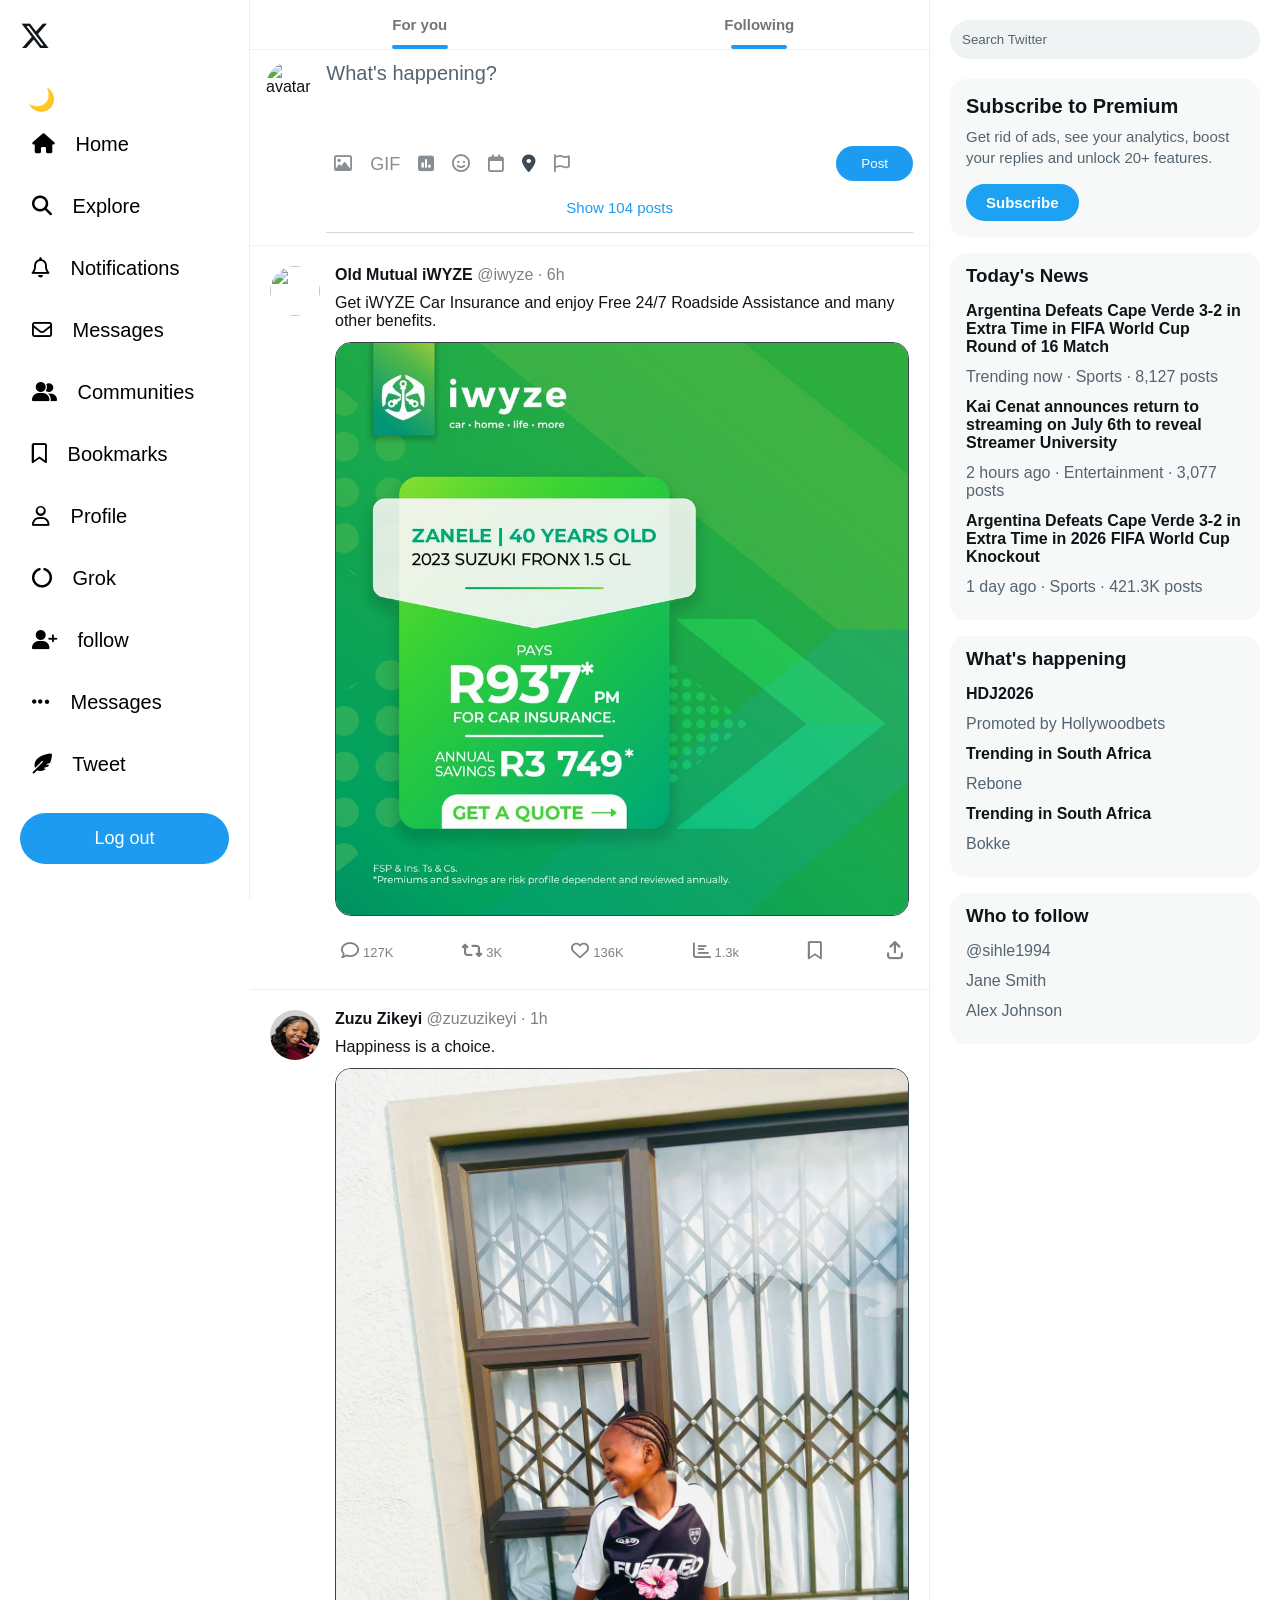
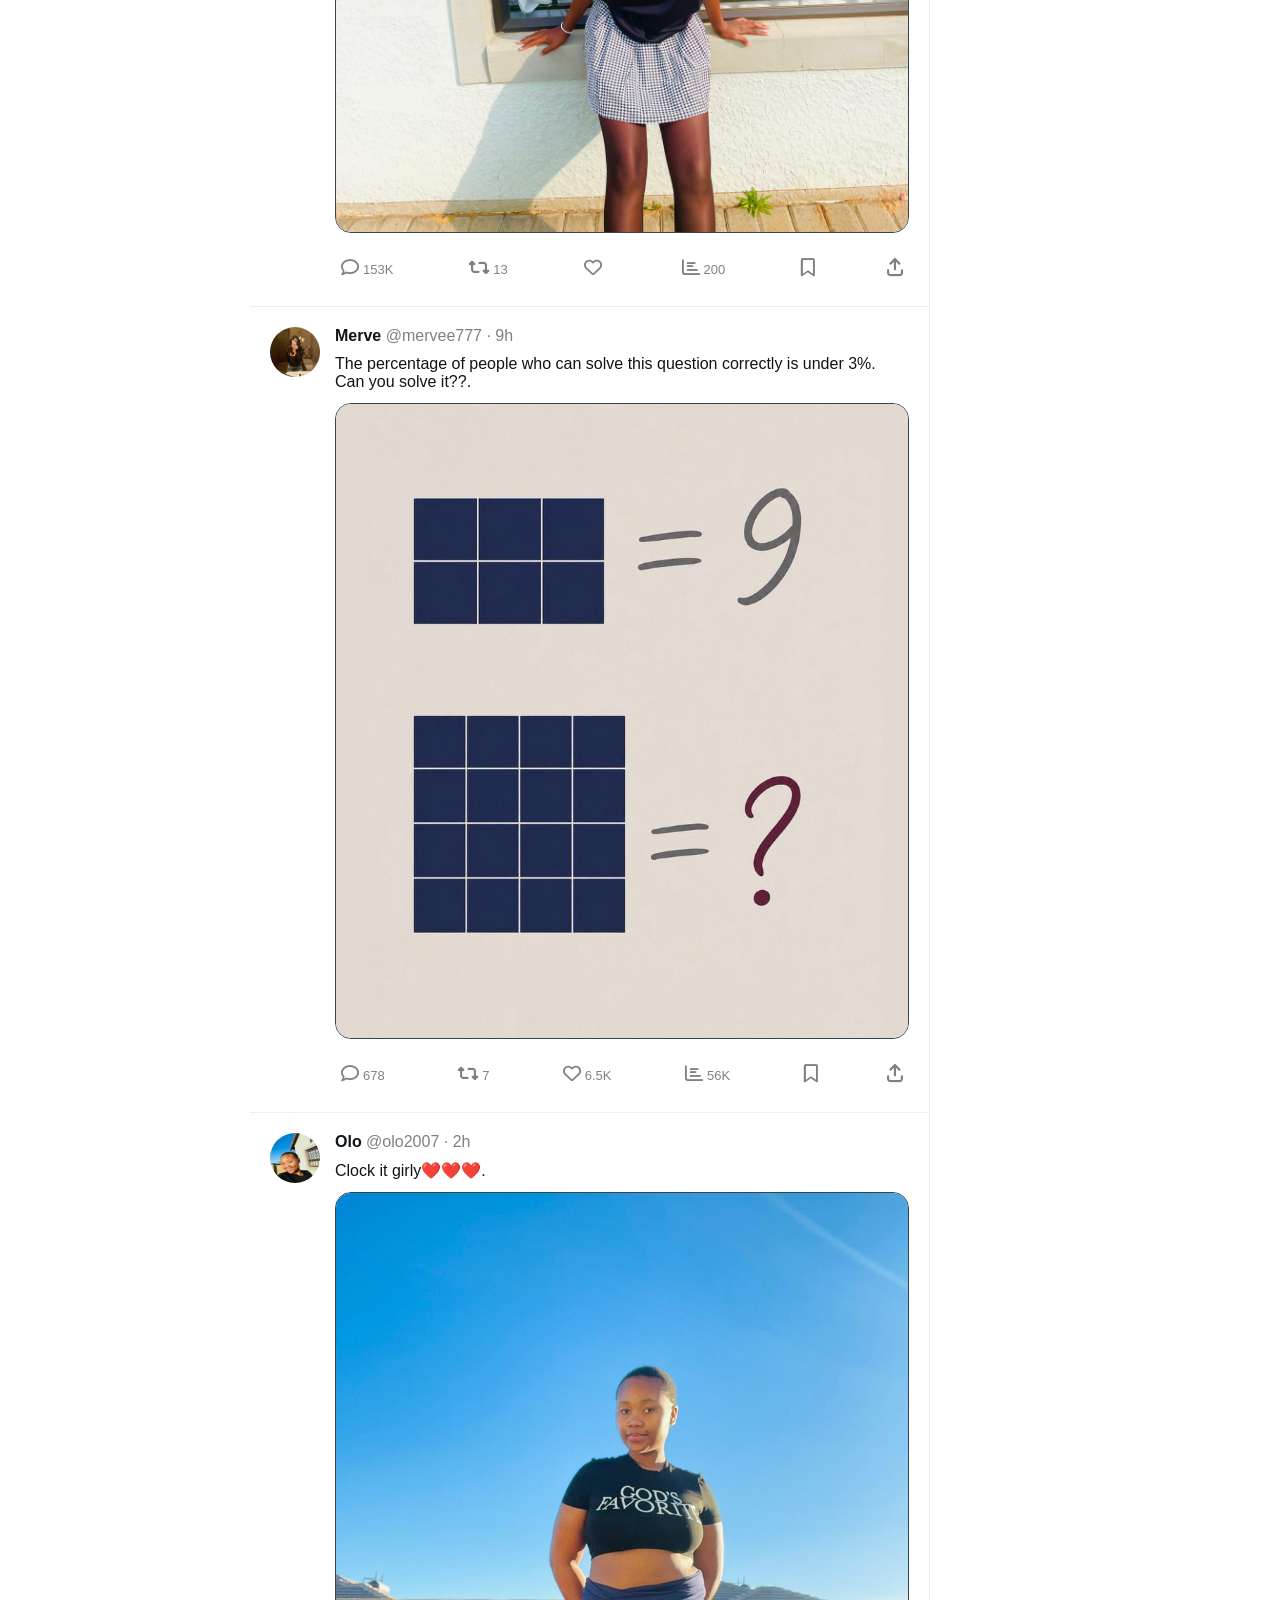
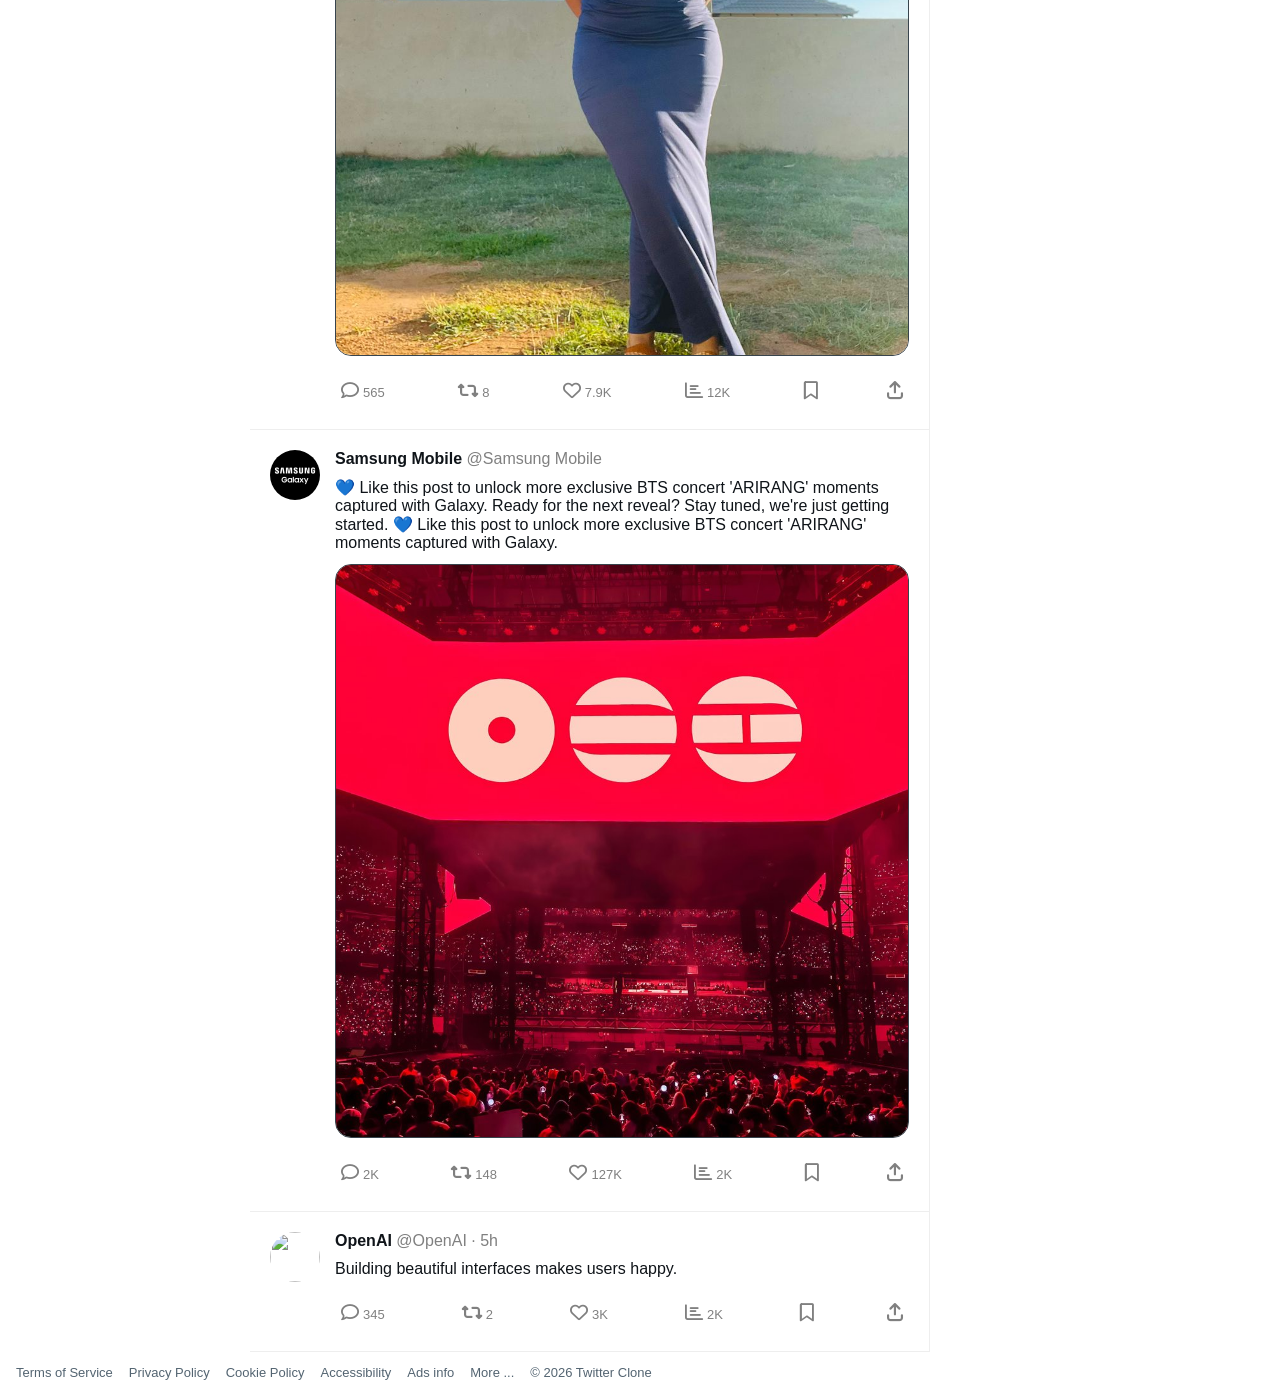
==== commit 5b732e16: "feat: add logout button, and dark mode persistence" ====
--- a/index.html
+++ b/index.html
@@ -5,6 +5,8 @@
     <meta name="viewport" content="width=device-width, initial-scale=1.0">
     <title>Twitter Clone</title>
 
+    <link rel="icon" type="image/png" href="https://abs.twimg.com/favicons/twitter.3.ico">
+
     <!-- Font Awesome -->
     <link rel="stylesheet" href="https://cdnjs.cloudflare.com/ajax/libs/font-awesome/6.5.2/css/all.min.css">
 
@@ -23,6 +25,7 @@
             <i class="fa-brands fa-x-twitter"></i>
         </h2>
 
+       
         <!-- dark theme-toggle -->
          <button id="theme-toggle" class="theme-btn">🌙</button>
 
@@ -87,7 +90,7 @@
 
         </nav>
 
-        <button class="tweet-btn">Post</button>
+        <button class="tweet-btn">Log out</button>
 
     </aside>
 
--- a/style.css
+++ b/style.css
@@ -860,6 +860,8 @@
   color: #71767b;
 }
 
+
+/* Dark mode theme toggle */
 .theme-btn {
   background: none;
   border: none;
